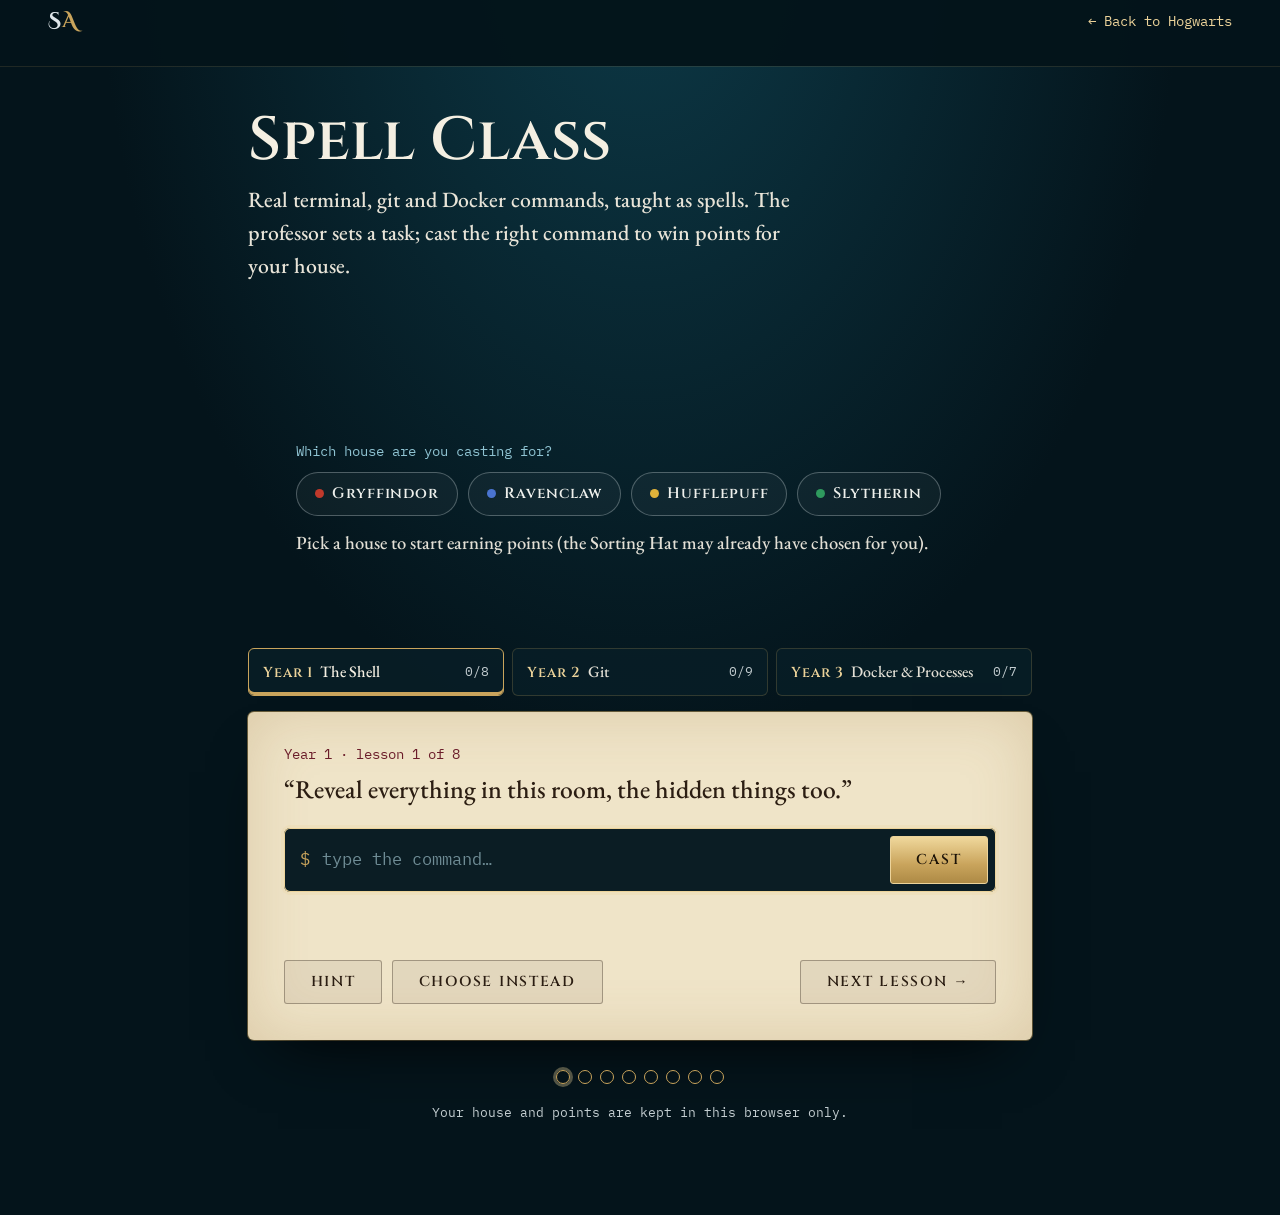
==== spell-class.html @ dc6123d1 "Activity updater: every 6 hours, retries, per-source freshness, loud failures, safe bot pushes; page" ====
<!doctype html>
<html lang="en">
<head>
<meta charset="utf-8">
<meta name="viewport" content="width=device-width, initial-scale=1">
<title>Spell Class · Saksham Agrawal</title>
<meta name="description" content="Learn real terminal, git and Docker commands as spells. Cast them right to win points for your house.">
<meta name="theme-color" content="#04141b">
<link rel="icon" href="data:image/svg+xml,%3Csvg xmlns='http://www.w3.org/2000/svg' viewBox='0 0 64 64'%3E%3Crect width='64' height='64' rx='14' fill='%2304141b'/%3E%3Cpath d='M18 50 46 14' stroke='%236a4426' stroke-width='5' stroke-linecap='round'/%3E%3Ccircle cx='47' cy='13' r='5' fill='%23bfe8ff'/%3E%3C/svg%3E">
<link rel="preconnect" href="https://fonts.googleapis.com">
<link rel="preconnect" href="https://fonts.gstatic.com" crossorigin>
<link rel="preload" as="style" href="https://fonts.googleapis.com/css2?family=Cinzel+Decorative:wght@700&family=Cinzel:wght@400;500;600&family=EB+Garamond:ital,wght@0,400;0,500;0,600;1,400;1,500&family=IM+Fell+English:ital@0;1&family=IBM+Plex+Mono:wght@400&display=swap" onload="this.onload=null;this.rel='stylesheet'">
<noscript><link rel="stylesheet" href="https://fonts.googleapis.com/css2?family=Cinzel+Decorative:wght@700&family=Cinzel:wght@400;500;600&family=EB+Garamond:ital,wght@0,400;0,500;0,600;1,400;1,500&family=IM+Fell+English:ital@0;1&family=IBM+Plex+Mono:wght@400&display=swap"></noscript>
<link rel="stylesheet" href="styles.css?v=20261104h">
</head>
<body class="sc-page">
<header class="topbar scrolled">
  <a class="mono" href="./" aria-label="Saksham Agrawal, back to the portfolio">S<span>A</span></a>
  <a class="sc-back" href="./#spellbook">← Back to Hogwarts</a>
</header>

<main class="sc" id="main">
  <header class="sc-head">
    <h1>Spell Class</h1>
    <p class="lede">Real terminal, git and Docker commands, taught as spells. The professor sets a task; cast the right command to win points for your house.</p>
  </header>

  <section class="sc-house" aria-label="Your house">
    <p class="sc-house-q">Which house are you casting for?</p>
    <div class="sc-houses" role="radiogroup" aria-label="House">
      <button type="button" role="radio" data-house="gryffindor">Gryffindor</button>
      <button type="button" role="radio" data-house="ravenclaw">Ravenclaw</button>
      <button type="button" role="radio" data-house="hufflepuff">Hufflepuff</button>
      <button type="button" role="radio" data-house="slytherin">Slytherin</button>
    </div>
    <p class="sc-points" aria-live="polite"></p>
  </section>

  <div class="sc-years" role="tablist" aria-label="Year"></div>

  <article class="sc-lesson" aria-live="off">
    <p class="sc-count"></p>
    <p class="sc-task"></p>
    <form class="sc-term" autocomplete="off">
      <label class="sr-only" for="sc-input">Your command</label>
      <span class="sc-prompt" aria-hidden="true">$</span>
      <input id="sc-input" type="text" spellcheck="false" autocapitalize="off" placeholder="type the command…">
      <button type="submit" class="btn btn-gold">Cast</button>
    </form>
    <div class="sc-choices" hidden></div>
    <div class="sc-result" role="status" aria-live="polite"></div>
    <div class="sc-tools">
      <button type="button" class="btn btn-ghost" data-act="hint">Hint</button>
      <button type="button" class="btn btn-ghost" data-act="mode">Choose instead</button>
      <button type="button" class="btn btn-ghost" data-act="next">Next lesson →</button>
    </div>
  </article>

  <ol class="sc-progress" aria-label="Lessons this year"></ol>
  <p class="sc-note">Your house and points are kept in this browser only.</p>
</main>

<script src="spell-class.js?v=20261104h" defer></script>
</body>
</html>
---- styles.css ----
/* ===== Tokens ===== */
/* subset to the letters it draws ("Saksham Agrawal", "magical"): 27 KB -> 3.5 KB. Add letters with fontTools if it is used for new words. */
@font-face { font-family: "Harry P"; src: url("assets/HarryP-subset.woff") format("woff"); font-display: swap; }
:root {
  --midnight: #04141b;
  --ink: #082029;
  --teal: #0d3a48;
  --burgundy: #6b1d2a;
  --gold: #c9a45c;
  --gold-hi: #ecd39a;
  --silver: #dfe6ea;
  --parchment: #efe4c8;
  --quill: #2b1d12;
  --quill-soft: #5a4330;
  --text: #e8e4d8;
  --text-soft: #e2dfd5;
  --stone: #c3cdd0;
  --glow: 150, 210, 255;
  --gryffindor: #c0392b;
  --ravenclaw: #4a74d0;
  --hufflepuff: #e0b23a;
  --slytherin: #2f9a5e;

  --display: "Cinzel", Georgia, serif;
  --deco: "Cinzel Decorative", "Cinzel", Georgia, serif;
  --fell: "IM Fell English", Georgia, serif;
  --body: "EB Garamond", Georgia, serif;
  --mono: "IBM Plex Mono", ui-monospace, monospace;
  --gutter: clamp(16px, 4vw, 48px);
  --pad: clamp(84px, 10vw, 140px);
  --mx: -999px; --my: -999px;
  color-scheme: dark;
}

*, *::before, *::after { box-sizing: border-box; }
html { background: var(--midnight); scroll-behavior: smooth; -webkit-text-size-adjust: 100%; }
body { margin: 0; color: var(--text); font: 500 1.16rem/1.65 var(--body); overflow-x: hidden; overflow-x: clip; }
img, svg { display: block; max-width: 100%; }
a { color: var(--gold-hi); }
button { font: inherit; color: inherit; }
h1, h2, h3 { margin: 0; font-weight: 600; line-height: 1.15; }
p { margin: 0 0 1em; }
ul, ol { margin: 0; padding: 0; list-style: none; }

:focus-visible { outline: 2px solid var(--gold-hi); outline-offset: 3px; border-radius: 4px; }
.sr-only { position: absolute; width: 1px; height: 1px; overflow: hidden; clip: rect(0 0 0 0); white-space: nowrap; }
.skip { position: absolute; left: 12px; top: -60px; z-index: 100; background: var(--gold); color: var(--midnight); padding: 10px 14px; border-radius: 6px; }
.skip:focus { top: 12px; }

.eyebrow { font: 600 .8rem/1 var(--display); letter-spacing: .26em; text-transform: uppercase; color: var(--gold); margin: 0 0 .9rem; }
.kicker { font: .88rem/1.5 var(--mono); color: #8fc3d2; margin: 0 0 .7rem; min-height: 1.5em; }
.kicker .out { color: var(--gold-hi); margin-left: .6em; }
.js .kicker[data-cmd] .out { opacity: 0; transition: opacity .35s; }
.js .kicker[data-cmd].done .out { opacity: 1; }
.kicker.center { text-align: center; }
.lede { color: var(--text); max-width: 38rem; margin: .2rem 0 0; font: 500 clamp(1.2rem, 1.7vw, 1.4rem)/1.5 var(--body); text-wrap: pretty; }
.lede.center { margin: 0 auto 2.4rem; text-align: center; }
.tech { font: .88rem/1.6 var(--mono); color: var(--stone); margin: .7rem 0 0; }
.metric { font: 600 .98rem/1.3 var(--display); color: var(--gold-hi); margin: .6rem 0 0; letter-spacing: .04em; }

.btn {
  display: inline-flex; align-items: center; justify-content: center;
  min-height: 48px; padding: .75rem 1.6rem;
  font: 600 .9rem/1 var(--display); letter-spacing: .12em; text-transform: uppercase;
  text-decoration: none; border-radius: 3px; cursor: pointer;
  transition: transform .3s ease, box-shadow .3s ease, background-color .3s ease;
}
.btn-gold { color: #1d1408; border: 1px solid var(--gold-hi); background: linear-gradient(180deg, #f0d89c, #c9a45c 60%, #ad8a45); }
.btn-gold:hover { transform: translateY(-2px); box-shadow: 0 8px 28px rgba(201,164,92,.3); }
.btn-ghost { color: var(--silver); border: 1px solid rgba(223,230,234,.45); background: rgba(4,20,27,.55); }
.btn-ghost:hover { background: rgba(223,230,234,.1); transform: translateY(-2px); }
.btn-ink { color: var(--parchment); background: var(--quill); border: 1px solid var(--quill); }
.btn-ink:hover { background: var(--burgundy); }

/* ===== Wand + torch (desktop pointer) ===== */
.wand { display: none; }
@media (pointer: fine) {
  html.wand-on, html.wand-on * { cursor: none !important; }
  html.wand-on .wand { display: block; }
}
.wand { position: fixed; left: 0; top: 0; z-index: 90; width: 26px; height: 162px; pointer-events: none; transform-origin: 50% 2%; will-change: transform; filter: drop-shadow(2px 4px 4px rgba(0,0,0,.6)); }
.wand svg { width: 100%; height: 100%; overflow: visible; }
.wand .tip { fill: #f4fbff; transition: r .3s; }
.wand .halo { transform-box: fill-box; transform-origin: center; animation: halo 2.6s ease-in-out infinite alternate; transition: r .3s; }
.wand.hot .tip { r: 2.6; }
.wand.hot .halo { r: 11; }
@keyframes halo { from { opacity: .55; transform: scale(.85); } to { opacity: .95; transform: scale(1.08); } }
/* Background world: one faint, continuous illustrated layer that scrolls with the page (parallax by transform). */
.world-clip { position: absolute; left: 0; top: 0; width: 100%; z-index: 0; overflow: hidden; pointer-events: none; }
.world { position: absolute; left: 0; top: 0; width: 100%; pointer-events: none; color: #cfeeff; opacity: .14; will-change: transform; contain: strict; }
.world svg, .lamp-world svg { position: absolute; left: 50%; translate: -50% 0; overflow: visible; }
.world .corridor-line, .lamp-world .corridor-line { left: 0; translate: none; width: 100%; }
/* The wand's lamp: a fixed circle with a *static* mask, moved by transform; inside, a lit copy of the world is
   counter-translated so the faint ink beneath appears revealed. No repaint per frame. */
.lamp { position: fixed; left: 0; top: 0; z-index: 0; width: 460px; height: 460px; pointer-events: none; opacity: 0; transition: opacity .4s ease; will-change: transform;
  -webkit-mask: radial-gradient(circle closest-side, #000 0%, rgba(0,0,0,.55) 55%, transparent 100%); mask: radial-gradient(circle closest-side, #000 0%, rgba(0,0,0,.55) 55%, transparent 100%);
  background: radial-gradient(circle closest-side, rgba(150,210,255,.10), transparent 80%); overflow: hidden; }
html.wand-on .lamp, html.drift-on .lamp { opacity: 1; }
html.nox .lamp, html.nox .hero-lamp { opacity: 0 !important; }
.lamp-world { position: absolute; left: 0; top: 0; width: 100vw; color: #f4dfa8; opacity: .7; will-change: transform; }
main > section:not(.hero) { isolation: isolate; overflow-x: clip; background: var(--tint, transparent); }
#what-i-do { --tint: linear-gradient(180deg, transparent, rgba(13,58,72,.22) 50%, transparent); }
#room-of-requirement { --tint: radial-gradient(ellipse 80% 60% at 50% 30%, rgba(107,29,42,.2), transparent 70%); }
#sorting-hat { --tint: radial-gradient(ellipse 60% 70% at 30% 50%, rgba(201,164,92,.07), transparent 70%); }
#journey { --tint: linear-gradient(180deg, transparent, rgba(13,58,72,.18) 45%, transparent); }
#spellbook { --tint: radial-gradient(ellipse 70% 60% at 50% 45%, rgba(120,60,30,.14), transparent 70%); }
#records { --tint: linear-gradient(180deg, transparent, rgba(30,40,80,.2) 50%, transparent); }
#trophy-room { --tint: radial-gradient(ellipse 70% 60% at 50% 40%, rgba(201,164,92,.07), transparent 70%); }
#owl-post { --tint: radial-gradient(ellipse 60% 70% at 20% 50%, rgba(150,210,255,.06), transparent 70%); }
/* nothing animates in a section that is off screen (rain, cues, card pieces, the owl's blink...) */
main > section:not(.onscreen), main > section:not(.onscreen) *, main > section:not(.onscreen) *::before, main > section:not(.onscreen) *::after { animation-play-state: paused !important; }

/* ===== Top bar ===== */
.topbar {
  position: fixed; inset: 0 0 auto; z-index: 50;
  display: flex; align-items: center; gap: 1.5rem;
  padding: .7rem var(--gutter) 34px;
  background: linear-gradient(180deg, rgba(4,20,27,.92), rgba(4,20,27,0));
  transition: background-color .4s ease, box-shadow .4s ease;
}
.topbar.scrolled { background: rgba(4,20,27,.96); box-shadow: 0 1px 0 rgba(201,164,92,.14); }
.mono { font: 700 1.3rem/1 var(--deco); color: var(--silver); text-decoration: none; letter-spacing: .04em; }
.mono span { color: var(--gold); }
.plainnav { display: flex; gap: 1.6rem; margin-left: auto; }
.plainnav a { font: 400 .84rem/1 var(--display); letter-spacing: .16em; text-transform: uppercase; color: #dbe0dd; text-decoration: none; padding: .7rem 0; position: relative; transition: color .3s; }
.plainnav a::after { content: ""; position: absolute; left: 0; right: 0; bottom: .3rem; height: 1px; background: var(--gold); transform: scaleX(0); transition: transform .35s ease; }
.plainnav a:hover::after, .plainnav a[aria-current]::after { transform: scaleX(1); }
.plainnav a[aria-current], .plainnav a:hover { color: var(--gold-hi); }
.menu-btn { display: none; margin-left: auto; min-height: 44px; padding: .4rem 1rem; border: 1px solid rgba(223,230,234,.4); border-radius: 999px; background: rgba(4,20,27,.6); font: 600 .8rem/1 var(--display); letter-spacing: .16em; text-transform: uppercase; cursor: pointer; }
@media (max-width: 860px) {
  .menu-btn { display: inline-flex; align-items: center; }
  .mono { margin-right: auto; }
  .plainnav {
    position: absolute; top: calc(100% - 26px); left: var(--gutter); right: var(--gutter); margin: 0;
    flex-direction: column; gap: 0; padding: 8px 18px; border-radius: 6px;
    background: rgba(6,28,36,.97); border: 1px solid rgba(201,164,92,.3);
    opacity: 0; visibility: hidden; transform: translateY(-6px); transition: opacity .3s, transform .3s, visibility .3s;
  }
  .plainnav.open { opacity: 1; visibility: visible; transform: none; }
  .plainnav a { padding: 14px 0; border-bottom: 1px solid rgba(201,164,92,.15); }
  .plainnav a:last-child { border-bottom: 0; }
}

#sparkles { position: fixed; inset: 0; width: 100%; height: 100%; pointer-events: none; z-index: 85; }

/* ===== Owl ===== */
.owl { width: 100%; height: 100%; overflow: visible; }
.owl .body { fill: #f6f3ec; }
.owl .wing-folded path { fill: #e7e2d6; }
.owl .wing-open { display: none; }
.owl .wing-open path:first-child { fill: #efebe2; }
.owl .spk { fill: none; stroke: #3d3833; stroke-width: 1.7; stroke-linecap: round; opacity: .6; }
.owl .disc { fill: none; stroke: #d8d2c5; stroke-width: 1.2; }
.owl .feet { stroke: #bdb5a5; stroke-width: 2.2; stroke-linecap: round; }
.owl .lid { fill: #f6f3ec; transform-box: fill-box; transform-origin: 50% 0; transform: scaleY(0); animation: blink 7s infinite; }
@keyframes blink { 0%, 94%, 100% { transform: scaleY(0); } 96% { transform: scaleY(1); } }
.flyer { position: fixed; left: 0; top: 0; z-index: 86; width: 60px; height: 60px; pointer-events: none; will-change: transform; display: none; }
.flyer.on { display: block; }
.flyer .wing-folded, .flyer .feet { display: none; }
.owl .carry { display: none; }
.flyer { overflow: visible; } .flyer .owl { overflow: visible; }
.flyer.errand .carry { display: inline; transform-box: view-box; transform-origin: 60px 114px; animation: carry-swing .7s ease-in-out infinite alternate; }
@keyframes carry-swing { from { transform: rotate(-9deg); } to { transform: rotate(9deg); } }
.flyer .wing-open { display: block; transform-box: fill-box; animation: flap .32s ease-in-out infinite alternate; }
.flyer .wl { transform-origin: 100% 40%; }
.flyer .wr { transform-origin: 0% 40%; }
@keyframes flap { from { transform: scaleY(1); } to { transform: scaleY(-.3); } }
.owl-slot.away { visibility: hidden; }
.perch-glow { position: absolute; pointer-events: none; opacity: 0; border-radius: 50%; background: radial-gradient(circle, rgba(255,248,222,.95), rgba(236,211,154,.5) 30%, rgba(191,230,255,.15) 55%, transparent 70%); }
.perch-spot > .perch-glow { left: -.25em; bottom: calc(.66em - 21px); width: 84px; height: 84px; translate: -50% 0; }
.window-spot > .perch-glow { inset: -25%; }

/* ===== Great Hall (hero) ===== */
.hero { position: relative; min-height: 100vh; min-height: 100svh; display: grid; place-items: start center; overflow: hidden; isolation: isolate; }
.scene { position: absolute; inset: 0; z-index: -1; background: radial-gradient(ellipse 75% 65% at 30% 22%, #0f4556 0%, #082c39 42%, var(--midnight) 88%); }
.moon {
  position: absolute; left: 28%; top: 8%; width: min(34vw, 460px); aspect-ratio: 1; translate: -50% 0; border-radius: 50%;
  background:
    radial-gradient(circle at 62% 58%, rgba(60,45,35,.18) 0 9%, transparent 10%),
    radial-gradient(circle at 38% 66%, rgba(60,45,35,.14) 0 6%, transparent 7%),
    radial-gradient(circle at 30% 36%, rgba(60,45,35,.12) 0 8%, transparent 9%),
    radial-gradient(circle at 45% 40%, #b8a189 0%, #8e7865 55%, #6b5a4d 100%);
  opacity: .5; filter: blur(.6px);
  box-shadow: 0 0 90px 30px rgba(190,160,130,.12);
}
.stars { position: absolute; inset: 0 0 40%; opacity: .55; will-change: opacity; background-image: radial-gradient(1px 1px at 30px 40px, #fff, transparent), radial-gradient(1px 1px at 160px 110px, #dff, transparent), radial-gradient(1.4px 1.4px at 260px 30px, #fff, transparent), radial-gradient(1px 1px at 380px 150px, #fff, transparent); background-size: 420px 220px; animation: twinkle 6s ease-in-out infinite alternate; }
@keyframes twinkle { from { opacity: .3; } to { opacity: .6; } }

.castle { position: absolute; left: 0; bottom: 0; width: 100%; height: 76%; }
.castle .keep { fill: #03151d; }
.castle .shade { fill: #010a0f; opacity: .7; }
.castle .arches { fill: #072835; }
.castle .detail { fill: none; stroke: #0e2f3b; stroke-width: 1.2; vector-effect: non-scaling-stroke; }
.castle .win { fill: #e9a24a; opacity: .72; }
.hero-lamp { position: absolute; left: 0; top: 0; width: 520px; height: 520px; pointer-events: none; overflow: hidden; opacity: 0; transition: opacity .4s ease; will-change: transform;
  -webkit-mask: radial-gradient(circle closest-side, #000 0%, rgba(0,0,0,.5) 50%, transparent 100%); mask: radial-gradient(circle closest-side, #000 0%, rgba(0,0,0,.5) 50%, transparent 100%); }
html.wand-on .hero-lamp, html.drift-on .hero-lamp { opacity: 1; }
.hero-lamp-in { position: absolute; left: 0; top: 0; will-change: transform; }
.castle-lit { pointer-events: none; }
.castle-lit .keep { fill: url(#stone); stroke: rgba(190,230,250,.55); stroke-width: 1.2; vector-effect: non-scaling-stroke; }
.castle-lit .shade { fill: #04141b; opacity: .55; }
.castle-lit .arches { fill: #0d3c4c; }
.castle-lit .detail { stroke: rgba(170,220,240,.55); }
.castle-lit .win { fill: #ffd27f; opacity: 1; animation: none; }
.rain {
  position: absolute; left: -40px; right: 0; top: -240px; bottom: 0; opacity: .45; pointer-events: none; will-change: transform;
  background: url("data:image/svg+xml,%3Csvg xmlns='http://www.w3.org/2000/svg' width='240' height='240' stroke='%23cfe8f5' stroke-opacity='.35' stroke-width='1'%3E%3Cpath d='M20 10l-3 16M70 60l-3 16M130 20l-3 16M190 90l-3 16M40 140l-3 16M100 120l-3 16M160 180l-3 16M220 30l-3 16M10 200l-3 16M120 210l-3 16M200 150l-3 16M80 180l-3 16'/%3E%3C/svg%3E") 0 0 / 240px 240px;
  animation: rain .7s linear infinite;
}
@keyframes rain { to { transform: translate3d(40px, 240px, 0); } }
.mist { position: absolute; left: 0; right: 0; bottom: 0; height: 30%; background: linear-gradient(180deg, transparent, rgba(4,20,27,.6) 55%, var(--midnight)); }

.hero-copy { position: relative; text-align: center; padding: clamp(110px, 20vh, 200px) var(--gutter) 0; max-width: 76rem; }
.hero-copy::before { content: ""; position: absolute; inset: 10% -6% -10%; z-index: -1; background: radial-gradient(ellipse 50% 50% at 50% 50%, rgba(2,12,17,.72), transparent 75%); pointer-events: none; }
.inscription {
  font: 400 clamp(3.6rem, 11vw, 9rem)/.95 "Harry P", var(--display); letter-spacing: .03em; color: #e9eff2;
}
/* silver, like the film titles */
.hp-name {
  display: inline-block; padding: 0 .06em; color: transparent;
  background: linear-gradient(180deg, #ffffff 0%, #e6edf0 30%, #9fb0b8 48%, #5d6f78 52%, #c9d4d9 66%, #f4f7f8 82%, #a9b8bf 100%);
  -webkit-background-clip: text; background-clip: text;
  filter: drop-shadow(0 1px 0 rgba(255,255,255,.35)) drop-shadow(0 3px 0 rgba(10,20,26,.9)) drop-shadow(0 8px 18px rgba(0,0,0,.8)) drop-shadow(0 0 30px rgba(var(--glow), .2));
}
.role { font: 400 clamp(.95rem, 1.5vw, 1.1rem)/1.4 var(--mono); letter-spacing: .08em; color: var(--gold-hi); margin: 1.1rem 0 0; text-shadow: 0 1px 8px #000; }
.follow { position: absolute; bottom: 26px; left: 50%; translate: -50% 0; display: flex; flex-direction: column; align-items: center; gap: 8px; text-decoration: none; font: italic 1rem/1 var(--fell); color: var(--gold-hi); }
.ff { display: flex; gap: 6px; height: 30px; }
.ff svg { width: 9px; height: 18px; fill: var(--gold); transform: rotate(180deg); animation: step-cue 2.4s ease-in-out infinite; }
.ff svg:last-child { margin-top: 12px; animation-delay: 1.2s; }
@keyframes step-cue { 0%, 100% { opacity: .2; } 40% { opacity: .9; } }

/* ===== Section frame + guiding footsteps ===== */
main > section:not(.hero) { padding: var(--pad) var(--gutter) calc(var(--pad) * .5); position: relative; }
.sec-head { position: relative; max-width: 1180px; margin: 0 auto clamp(32px, 5vw, 56px); }
.sec-head::before { content: ""; position: absolute; inset: -30px -60px -30px -60px; z-index: -1; pointer-events: none; background: radial-gradient(ellipse 45% 60% at 30% 50%, rgba(2,12,17,.6), transparent 75%); }
.sec-head h2, .post h2, .hat-text h2 { font: 600 clamp(2rem, 5vw, 3.4rem)/1.08 var(--display); color: #f4efe2; margin-bottom: .8rem; }
/* Marauder's-Map walker along the top */
.walker { position: fixed; left: var(--gutter); right: var(--gutter); top: 58px; height: 26px; z-index: 51; pointer-events: none; }
.corridor { position: absolute; left: 0; right: 0; top: 12px; border-top: 1px dashed rgba(217,196,143,.22); }
.corridor i { position: absolute; top: -3px; width: 5px; height: 5px; margin-left: -2.5px; border-radius: 50%; background: rgba(217,196,143,.45); }
.prints svg { position: absolute; left: 0; top: 0; width: 8px; height: 16px; max-width: none; fill: #d9c48f; margin: -8px 0 0 -4px; opacity: 0; will-change: transform, opacity; }
.tag {
  position: absolute; top: 12px; left: 0; translate: 0 -50%; white-space: nowrap; will-change: transform;
  padding: 3px 12px; font: italic .82rem/1.2 var(--fell); color: #3e2714;
  background: #e6d5a8; border: 1px solid rgba(74,46,23,.45);
  clip-path: polygon(0 0, 100% 0, calc(100% - 6px) 50%, 100% 100%, 0 100%, 6px 50%);
  opacity: .6; transition: opacity .5s ease;
}
.tag b { font-weight: 400; }
.tag .room { color: #6b4a2a; font-size: .74rem; }
.tag .room::before { content: "· "; }
.walker.moving .tag { opacity: 1; }

/* The owl perches on the heading you're reading */
.perch-spot { display: inline-block; position: relative; width: 0; height: 0; vertical-align: baseline; }
.perch-spot > .owl-slot { position: absolute; left: -.25em; bottom: .66em; width: 42px; height: 42px; translate: -50% 0; }
.window-spot { display: block; position: absolute; left: 50%; bottom: calc(20% + 6px); width: 50%; aspect-ratio: 1; translate: -50% 0; }
.window-spot > .owl-slot { position: absolute; inset: 0; width: 100%; height: 100%; translate: none; left: 0; bottom: 0; }

/* Two-way reveals: rise from below when scrolling down, drop from above when scrolling up; re-arm once fully off-screen */
.js .rv { opacity: 0; transform: translateY(14px); transition: opacity .6s ease, transform .6s ease; }
html.js[data-dir="up"] .rv:not(.in) { transform: translateY(-14px); }
.js .rv.in { opacity: 1; transform: none; }

/* ===== What I do ===== */
.band .band-title { text-align: center; font: 600 clamp(2rem, 5vw, 3.4rem)/1.08 var(--display); color: #f4efe2; margin: 0 0 .8rem; }
.plaques { max-width: 1180px; margin: 0 auto; display: grid; grid-template-columns: repeat(4, 1fr); gap: 18px; }
.plaques li { padding: 28px 24px; border-radius: 4px; background: rgba(8,34,44,.82); border: 1px solid rgba(201,164,92,.22); transition: border-color .4s, transform .4s; }
.plaques li:hover { border-color: rgba(236,211,154,.6); transform: translateY(-3px); }
.rune { display: block; font-size: 1.9rem; color: var(--gold); margin-bottom: 12px; }
.plaques h3 { font: 600 1.18rem/1.2 var(--display); color: #f4efe2; margin-bottom: 8px; }
.plaques p { font-size: 1.08rem; color: var(--text-soft); margin: 0; }
@media (max-width: 960px) { .plaques { grid-template-columns: 1fr 1fr; } }
@media (max-width: 540px) { .plaques { grid-template-columns: 1fr; } }

/* ===== Room of Requirement ===== */
.artefacts { max-width: 1180px; margin: 0 auto; display: grid; grid-template-columns: repeat(auto-fit, minmax(min(100%, 320px), 1fr)); gap: 24px; }
.artefact { height: 100%; position: relative; padding: 28px 26px 26px; border-radius: 6px; background: rgba(8,34,44,.85); border: 1px solid rgba(201,164,92,.24); transition: transform .45s ease, border-color .45s ease, box-shadow .45s ease; }
.artefact:hover, .artefact:focus-within { transform: translateY(-6px); border-color: rgba(236,211,154,.6); box-shadow: 0 24px 50px -24px rgba(0,0,0,.9); }
/* One custom artefact per project */
.piece { display: block; height: 64px; margin: 30px 0 18px; color: var(--gold); }
.pipeline { width: 100%; max-width: 280px; }
.pipeline .nodes rect, .pipeline .rail { fill: none; stroke: rgba(201,164,92,.55); stroke-width: 1.2; }
.pipeline .rail { stroke-dasharray: 3 3; }
.pipeline .lbl text { fill: #e6d9b8; stroke: none; font: italic 11px var(--fell); text-anchor: middle; }
.pipeline .pulse { fill: rgba(236,211,154,.12); stroke: var(--gold-hi); stroke-width: 1.4; animation: hop 4.8s ease-in-out infinite; }
@keyframes hop { 0%, 18% { transform: translateX(0); } 25%, 43% { transform: translateX(68px); } 50%, 68% { transform: translateX(136px); } 75%, 93% { transform: translateX(204px); } 100% { transform: translateX(0); } }
.wave { display: flex; align-items: center; gap: 3px; position: relative; max-width: 240px; }
.wave i { flex: 1; height: var(--h); max-height: 100%; border-radius: 2px; background: linear-gradient(var(--gold-hi), rgba(201,164,92,.35)); transform-origin: center; animation: vu 1.2s ease-in-out infinite alternate; animation-delay: var(--d); }
@keyframes vu { from { transform: scaleY(.25); } to { transform: scaleY(1); } }
.wave span { position: absolute; right: 0; bottom: -16px; font: .62rem/1 var(--mono); color: var(--stone); letter-spacing: .06em; }
.orb { display: flex; align-items: center; gap: 16px; }
.orb svg { width: 64px; height: 64px; flex: none; }
.orb .ball { fill: rgba(150,210,255,.08); stroke: rgba(201,164,92,.6); }
.orb .stand { fill: none; stroke: var(--gold); stroke-width: 1.4; }
.orb .seq circle { fill: #dff4ff; opacity: 0; animation: seq 4s ease-in-out infinite; }
.orb .seq circle:nth-child(2) { animation-delay: .4s; } .orb .seq circle:nth-child(3) { animation-delay: .8s; }
.orb .seq .next { fill: var(--gold-hi); animation-delay: 1.4s; }
@keyframes seq { 0%, 5% { opacity: 0; } 15%, 80% { opacity: .9; } 100% { opacity: 0; } }
.orb .bars { flex: 1; display: grid; gap: 8px; max-width: 180px; }
.orb .bars span { position: relative; display: block; padding-bottom: 6px; font: .68rem/1 var(--mono); color: var(--text-soft); }
.orb .bars span b { font-weight: 400; color: var(--gold); }
.orb .bars span::before, .orb .bars span::after { content: ""; position: absolute; left: 0; bottom: 0; height: 3px; border-radius: 2px; }
.orb .bars span::before { right: 0; background: rgba(201,164,92,.18); }
.orb .bars span::after { width: 0; background: var(--gold-hi); transition: width 1.4s ease .3s; }
.rv.in .orb .bars span::after, html:not(.js) .orb .bars span::after { width: var(--v); }
.rocket-pad { position: relative; z-index: 1; width: 64px; padding: 0; border: 0; background: none; cursor: pointer; border-radius: 8px; }
.rocket { width: 32px; height: 64px; margin: 0 auto; overflow: visible; filter: drop-shadow(0 0 8px rgba(201,164,92,.35)); transition: transform .4s ease; }
.rocket-pad:hover .rocket { transform: translateY(-3px); }
.rocket .flame { fill: #ffd27f; opacity: 0; transform-box: fill-box; transform-origin: 50% 0; }
.rocket.launch { animation: launch 1.2s cubic-bezier(.5,0,.8,.4) forwards; }
.rocket.launch .flame { opacity: 1; animation: burn .12s linear infinite alternate; }
.rocket.return { animation: touchdown .9s ease-out; }
@keyframes launch { 0% { transform: translateY(0); } 15% { transform: translateY(4px); } 100% { transform: translateY(-460px) scale(.7); opacity: 0; } }
@keyframes burn { from { transform: scaleY(.8); } to { transform: scaleY(1.25); } }
@keyframes touchdown { from { transform: translateY(24px); opacity: 0; } to { transform: none; opacity: 1; } }
.drawer { position: relative; width: 150px; }
.drawer .front { position: absolute; left: 0; right: 0; bottom: 0; height: 34px; border-radius: 3px; background: linear-gradient(#5a3a22, #3b2414); border: 1px solid rgba(201,164,92,.45); }
.drawer .pull { position: absolute; left: 50%; top: 12px; width: 34px; height: 8px; margin-left: -17px; border: 1px solid var(--gold); border-radius: 0 0 8px 8px; border-top: 0; }
.drawer .cat-card { position: absolute; left: 14px; right: 14px; bottom: 14px; height: 40px; border-radius: 2px; background: var(--parchment); transition: transform .5s ease; display: grid; place-items: center; }
.drawer .cat-card b, .drawer .cat-card i { grid-area: 1 / 1; font: 600 .66rem/1 var(--display); letter-spacing: .18em; text-transform: uppercase; color: var(--burgundy); border: 1.5px solid var(--burgundy); padding: 3px 6px; transform: rotate(-6deg); animation: stamp 5s infinite; }
.drawer .cat-card i { font-style: normal; color: #2f6b45; border-color: #2f6b45; animation-delay: 2.5s; }
@keyframes stamp { 0%, 45% { opacity: 1; } 50%, 95% { opacity: 0; } 100% { opacity: 1; } }
.artefact:hover .drawer .cat-card, .artefact:focus-within .drawer .cat-card { transform: translateY(-16px); }

/* System diagram in each dossier */
.flow-h { margin-top: 28px !important; }
.flow { display: flex; align-items: center; gap: 10px; flex-wrap: wrap; }
.flow .col { display: flex; flex-direction: column; gap: 6px; }
.flow .col span { padding: 8px 12px; border: 1px solid rgba(43,29,18,.55); border-radius: 3px; background: rgba(255,255,255,.35); font: italic 1rem/1.25 var(--fell); text-align: center; }
.flow small { font: .8rem/1.3 var(--mono); color: var(--quill-soft); font-style: normal; }
.flow .arr { font-style: normal; color: var(--burgundy); font-size: 1.2rem; }
.flow-note { margin-top: 10px; font: .8rem/1.5 var(--mono); color: var(--quill-soft); }
@media (max-width: 680px) { .flow { flex-direction: column; align-items: stretch; } .flow .arr { text-align: center; transform: rotate(90deg); } }
.badge { position: absolute; top: 24px; right: 22px; font: 600 .7rem/1 var(--display); letter-spacing: .14em; text-transform: uppercase; color: var(--gold-hi); border: 1px solid rgba(201,164,92,.5); padding: 6px 9px; border-radius: 2px; }
.badge.live { color: #a8e6b8; border-color: rgba(120,210,150,.5); }
.badge.live::before { content: ""; display: inline-block; width: 6px; height: 6px; margin-right: 6px; border-radius: 50%; background: #6fdc8c; vertical-align: 1px; }
.artefact h3 { font: 600 1.45rem/1.2 var(--display); color: #f6f1e4; margin-bottom: 10px; padding-right: 6.5rem; }
.artefact p { font-size: 1.07rem; color: var(--text-soft); margin: 0; }
.card-actions { display: flex; align-items: center; gap: 22px; flex-wrap: wrap; margin-top: 18px; }
.open-cue { background: none; border: 0; padding: 8px 0; min-height: 44px; cursor: pointer; font: italic 1.08rem/1 var(--fell); color: var(--gold-hi); text-decoration: underline; text-decoration-color: rgba(201,164,92,.5); text-underline-offset: 5px; }
.open-cue::before { content: ""; position: absolute; inset: 0; border-radius: 6px; }
.artefact .primary { position: relative; z-index: 1; padding: 8px 0; font: 600 .8rem/1 var(--display); letter-spacing: .14em; text-transform: uppercase; color: var(--gold-hi); text-decoration: none; border-bottom: 1px solid var(--gold); }
.artefact .primary:hover { color: #fff; }

/* Dossiers */
dialog { padding: 0; border: 0; }
dialog::backdrop { background: rgba(2,10,14,.78); }
.prophet {
  width: min(960px, calc(100vw - 24px)); max-height: calc(100dvh - 32px); overflow: auto;
  color: #241a10; border-radius: 2px;
  background: radial-gradient(ellipse at 20% 10%, rgba(255,250,235,.55), transparent 55%), radial-gradient(ellipse at 85% 90%, rgba(150,110,50,.18), transparent 60%), linear-gradient(#ece2c6, #e3d6b4);
  box-shadow: 0 30px 80px rgba(0,0,0,.7); padding: clamp(22px, 4vw, 44px);
}
.prophet[open] { animation: rise .35s ease-out; }
@keyframes rise { from { opacity: 0; } to { opacity: 1; } } /* opacity only: a transform would trap the fixed wand inside the dialog */
.prophet .x { position: absolute; top: 10px; right: 10px; width: 44px; height: 44px; border: 0; background: none; font-size: 1.2rem; color: var(--quill); cursor: pointer; border-radius: 50%; }
.prophet .x:hover { background: rgba(43,29,18,.1); }
.np-head { text-align: center; margin-bottom: 18px; }
.np-ears { display: flex; justify-content: space-between; margin: 0 0 6px; font: italic .9rem/1 "Old Standard TT", var(--body); color: #4a3826; }
.masthead { font: 400 clamp(2.4rem, 7vw, 4.4rem)/1 "UnifrakturMaguntia", var(--deco); margin: 0; padding: 8px 0 10px; border-top: 3px solid #241a10; }
.np-date { display: flex; justify-content: space-between; gap: 10px; flex-wrap: wrap; margin: 0; padding: 6px 2px; border-top: 1px solid #241a10; border-bottom: 3px double #241a10;
  font: 400 .82rem/1.2 "Old Standard TT", var(--body); letter-spacing: .08em; text-transform: uppercase; }
.prophet .np-hl { font: 700 clamp(1.9rem, 4.6vw, 3.1rem)/1.02 "Old Standard TT", Georgia, serif; text-align: center; letter-spacing: -.01em; margin: 6px 0 10px; text-wrap: balance; }
.deck { font: italic 400 1.22rem/1.45 "Old Standard TT", var(--body); text-align: center; max-width: 42rem; margin: 0 auto 10px; color: #3a2a1a; text-wrap: balance; }
.byline { text-align: center; margin: 0 0 18px; padding-bottom: 12px; border-bottom: 1px solid rgba(36,26,16,.45); font: .8rem/1 "Old Standard TT", var(--body); letter-spacing: .14em; text-transform: uppercase; color: #4a3826; }
.np-body { columns: 3 15rem; column-gap: 28px; column-rule: 1px solid rgba(36,26,16,.3); font: 400 1.04rem/1.5 var(--body); text-align: justify; hyphens: auto; }
.np-body p { margin: 0 0 .8em; }
.np-body .lead { font-size: 1.1rem; }
.np-body .lead::first-letter { float: left; font: 700 3.6em/.82 "Old Standard TT", Georgia, serif; padding: 4px 8px 0 0; color: #241a10; }
.np-box { break-inside: avoid; margin: 0 0 1em; padding: 14px 16px; border: 1px solid #241a10; box-shadow: inset 0 0 0 3px #e7dcbd, inset 0 0 0 4px rgba(36,26,16,.5); text-align: left; }
.np-box ul li { font-size: .98rem; }
.np-fig { margin: 18px 0 0; padding: 16px; border: 1px solid rgba(36,26,16,.45); background: rgba(255,255,255,.18); }
.np-fig figcaption { margin-top: 12px; font: italic .92rem/1.4 "Old Standard TT", var(--body); color: #4a3826; text-align: center; }
.prophet h3 { font: 700 .82rem/1 "Old Standard TT", var(--body); letter-spacing: .16em; text-transform: uppercase; margin: 0 0 10px; color: var(--burgundy); }
.prophet h3:not(:first-child) { margin-top: 22px; }
.prophet ul li { padding-left: 1.1em; position: relative; margin-bottom: .45em; }
.prophet ul li::before { content: "✦"; position: absolute; left: 0; color: var(--burgundy); font-size: .7em; top: .4em; }
.prophet .tech { color: var(--quill-soft); }
.prophet .metric { color: var(--burgundy); }
.prophet .links { margin: 16px 0 0; }

/* ===== Sorting Hat ===== */
.hat-sec { display: flex; align-items: center; justify-content: center; gap: clamp(24px, 6vw, 80px); flex-wrap: wrap; }
.hat-stage { display: grid; justify-items: center; gap: 10px; }
.hat { transition: transform .35s ease; }
.banner { width: 180px; height: 0; overflow: hidden; transition: height .6s cubic-bezier(.3,.8,.3,1); }
.banner span { display: block; height: 70px; padding-top: 18px; text-align: center; font: 700 1.1rem/1 var(--deco); letter-spacing: .06em; color: #fff4d8;
  background: linear-gradient(90deg, rgba(0,0,0,.2), transparent 20% 80%, rgba(0,0,0,.2)), var(--house, var(--gold));
  clip-path: polygon(0 0, 100% 0, 100% 100%, 50% 78%, 0 100%); box-shadow: inset 0 0 0 3px rgba(255,240,200,.25); }
.hat-sec[data-house] .banner { height: 70px; }
.hat-q { margin: 6px 0 14px; }
.q-count { font: .78rem/1 var(--mono); color: #7fb7c8; margin-bottom: 8px; }
.q { font: 600 1.25rem/1.35 var(--display); color: #f4efe2; margin-bottom: 12px; }
.answers { display: grid; grid-template-columns: 1fr 1fr; gap: 10px; }
.answers button { min-height: 52px; padding: 10px 14px; text-align: left; border-radius: 4px; border: 1px solid rgba(201,164,92,.35); background: rgba(8,34,44,.85); color: var(--text); font: italic 1.05rem/1.3 var(--fell); cursor: pointer; transition: border-color .3s, transform .3s, background-color .3s; }
.answers button:hover, .answers button:focus-visible { border-color: var(--gold-hi); transform: translateY(-2px); background: rgba(201,164,92,.12); }
.hat-actions { display: flex; gap: 12px; flex-wrap: wrap; }
@media (max-width: 560px) { .answers { grid-template-columns: 1fr; } }
.hat { width: clamp(180px, 26vw, 260px); background: none; border: 0; padding: 0; cursor: pointer; border-radius: 50%; }
.hat .frames { position: relative; aspect-ratio: 400 / 381; filter: drop-shadow(0 18px 24px rgba(0,0,0,.6)); transition: filter .6s, transform .4s; transform-origin: 50% 90%; }
.hat .f { position: absolute; inset: 0; width: 100%; height: 100%; opacity: 0; pointer-events: none; transition: opacity .35s ease; }
.hat .f-idle { opacity: 1; }
.hat-sec[data-house] .hat .f-idle { opacity: 0; }
.hat-sec[data-house] .hat .f-happy { opacity: 1; }
/* talking: main.js steps data-f through talk / excited / happy while the hat speaks; each frame crossfades into the next */
.hat-sec .hat:not(.thinking)[data-f] .f { opacity: 0; transition-duration: .2s; }
.hat-sec .hat:not(.thinking)[data-f="talk"] .f-talk,
.hat-sec .hat:not(.thinking)[data-f="excited"] .f-excited,
.hat-sec .hat:not(.thinking)[data-f="happy"] .f-happy { opacity: 1; }
.hat.speaking:not(.thinking) .frames { animation: chatter .46s ease-in-out infinite alternate; }
@keyframes chatter { from { transform: translateY(0) rotate(-.8deg) scale(1); } to { transform: translateY(-3px) rotate(.8deg) scale(1.012); } }
/* thinking (approved): squint frame plus the rock-and-bob */
.hat-sec .hat.thinking .f { opacity: 0; }
.hat-sec .hat.thinking .f-think { opacity: 1; }
.hat:hover .frames { transform: rotate(-3deg); }
.hat.thinking .frames { animation: ponder .5s ease-in-out infinite alternate; }
@keyframes ponder { from { transform: rotate(-6deg) translateY(0); } to { transform: rotate(6deg) translateY(-6px); } }
.hat-sec[data-house] .hat .frames { filter: drop-shadow(0 18px 24px rgba(0,0,0,.6)) drop-shadow(0 0 30px var(--house)); }
.hat-sec[data-house="gryffindor"] { --house: var(--gryffindor); }
.hat-sec[data-house="ravenclaw"] { --house: var(--ravenclaw); }
.hat-sec[data-house="hufflepuff"] { --house: var(--hufflepuff); }
.hat-sec[data-house="slytherin"] { --house: var(--slytherin); }
.hat-sec[data-house="all"] { --house: var(--gold); }
.hat-text { max-width: 38rem; }
.say { font: italic 1.35rem/1.5 var(--fell); color: #efe9da; min-height: 4.6em; }
.say .verdict { display: block; margin-top: .4em; font: 700 1.6rem/1.1 var(--deco); font-style: normal; color: var(--house, var(--gold-hi)); text-shadow: 0 0 18px var(--house, transparent); filter: brightness(1.35); }
.hint-inline { display: block; font-size: 1rem; color: var(--stone); margin-top: .4em; }

/* ===== Wizarding Journey ===== */
.diary { max-width: 900px; margin: 0 auto; position: relative; padding-left: 34px; }
.diary::before { content: ""; position: absolute; left: 13px; top: 8px; bottom: 8px; width: 0; border-left: 1px dashed rgba(217,196,143,.45); }
.entry {
  position: relative; margin-bottom: 26px; padding: 26px clamp(20px, 3vw, 34px);
  color: var(--quill); border-radius: 2px; background: var(--parchment);
  box-shadow: 0 18px 40px -18px rgba(0,0,0,.8), inset 0 0 50px rgba(150,110,50,.18);
}
.entry::before { content: ""; position: absolute; left: -31px; top: 26px; width: 16px; height: 20px; background: url("data:image/svg+xml,%3Csvg xmlns='http://www.w3.org/2000/svg' viewBox='0 0 32 40' fill='%23d9c48f'%3E%3Cellipse cx='9' cy='9' rx='5' ry='8'/%3E%3Cellipse cx='9' cy='24' rx='3.6' ry='4.4'/%3E%3Cellipse cx='23' cy='17' rx='5' ry='8'/%3E%3Cellipse cx='23' cy='32' rx='3.6' ry='4.4'/%3E%3C/svg%3E") center / contain no-repeat; }
.entry.award { background-color: #f4e8c6; outline: 1px solid rgba(107,29,42,.35); outline-offset: -8px; }
.entry time { font: 600 .76rem/1 var(--display); letter-spacing: .18em; text-transform: uppercase; color: var(--burgundy); }
.entry h3 { font: 600 1.42rem/1.25 var(--display); margin: 10px 0 12px; }
.entry h3 span { font: italic 400 1.2rem/1.25 var(--fell); color: var(--quill-soft); }
.entry ul li { position: relative; padding-left: 1.2em; margin-bottom: .45em; font-size: 1.1rem; }
.entry ul li::before { content: "~"; position: absolute; left: 0; color: var(--burgundy); }
.entry .tech { color: var(--quill-soft); }
.quill-link { display: inline-block; margin-top: 10px; font: italic 1.08rem/1 var(--fell); color: var(--burgundy); }

/* ===== Spellbook: four spell cards ===== */
.spells { max-width: 1180px; margin: 0 auto; display: grid; grid-template-columns: repeat(2, minmax(0, 1fr)); gap: 22px; }
.spell { position: relative; padding: 0 26px 24px; border-radius: 6px; overflow: hidden; background: rgba(8,30,39,.9); border: 1px solid rgba(201,164,92,.28); box-shadow: 0 24px 50px -30px rgba(0,0,0,.9); }
.spine { display: flex; align-items: center; gap: 14px; margin: 0 -26px 18px; padding: 14px 26px; background: linear-gradient(90deg, #4a1620, #6b1d2a 60%, #4a1620); border-bottom: 1px solid rgba(201,164,92,.55); box-shadow: inset 0 -3px 0 rgba(0,0,0,.25); }
.spine .num { display: grid; place-items: center; min-width: 36px; height: 36px; padding: 0 6px; border: 1px solid var(--gold); border-radius: 50%; font: 600 .9rem/1 var(--display); color: var(--gold-hi); }
.spine h3 { font: 600 1.35rem/1.2 var(--display); color: #f6eedb; letter-spacing: .04em; }
.spell-blurb { color: var(--text-soft); font-size: 1.08rem; margin: 0 0 16px; }
.chips { display: flex; flex-wrap: wrap; gap: 8px; }
.chips li { padding: 6px 14px; border-radius: 999px; font: 500 1.05rem/1.3 var(--body); color: #eef0ec; background: rgba(255,255,255,.05); border: 1px solid rgba(195,205,208,.3); }
.chips li.used { color: #fff4d6; border-color: var(--gold); background: rgba(201,164,92,.14); }
.chips li.used::before { content: ""; display: inline-block; width: 7px; height: 7px; margin: 0 8px 2px 0; border-radius: 50%; background: var(--gold-hi); box-shadow: 0 0 8px rgba(236,211,154,.8); }
.gold-dot { display: inline-block; flex: none; width: 9px; height: 9px; border-radius: 50%; background: var(--gold-hi); box-shadow: 0 0 8px rgba(236,211,154,.8); }
.used-in { margin: 18px 0 0; padding-top: 14px; border-top: 1px dashed rgba(201,164,92,.3); font-size: 1.02rem; color: var(--text-soft); }
.used-in span { font: .82rem/1 var(--mono); color: var(--gold); text-transform: lowercase; margin-right: 6px; }
.used-in a { color: var(--gold-hi); text-underline-offset: 3px; }
.spell.rv:nth-child(2) { transition-delay: .08s; } .spell.rv:nth-child(3) { transition-delay: .16s; } .spell.rv:nth-child(4) { transition-delay: .24s; }
@media (max-width: 760px) { .spells { grid-template-columns: 1fr; } .spell { padding: 0 18px 20px; } .spine { margin: 0 -18px 16px; padding: 12px 18px; } }

/* ===== Hogwarts Records ===== */
.records-grid { max-width: 1180px; margin: 0 auto; display: grid; grid-template-columns: 280px 1fr; gap: clamp(28px, 5vw, 60px); align-items: start; }
.records-grid > * { min-width: 0; }
.portrait { margin: 0; grid-row: span 2; text-align: center; }
.frame { padding: 14px; border-radius: 150px 150px 8px 8px; background: linear-gradient(135deg, #8c6a2f, #e9d18f 30%, #a7843f 55%, #dcc27f 80%, #7d5c26); box-shadow: 0 30px 50px -20px rgba(0,0,0,.9), inset 0 0 0 2px #5e4419; }
.sitter { position: relative; aspect-ratio: 3 / 4; overflow: hidden; border-radius: 136px 136px 2px 2px; background: radial-gradient(ellipse at 50% 35%, #12404f, #061c24 75%); box-shadow: inset 0 0 40px rgba(0,0,0,.8); cursor: pointer; }
.sitter img { width: 100%; height: 100%; object-fit: cover; object-position: 50% 20%; transform: scale(1.05); filter: brightness(.7); transition: transform .9s cubic-bezier(.2,.7,.2,1) .25s, filter .9s ease .25s; }
.frame.open .sitter img { transform: none; filter: none; }
/* a moving portrait: the video fades in over the still once it is actually playing */
.sitter-vid { position: absolute; inset: 0; width: 100%; height: 100%; object-fit: cover; opacity: 0; transition: opacity .8s ease; pointer-events: none; }
.sitter-vid.playing { opacity: 1; }
.sitter::after { content: ""; position: absolute; inset: 0; pointer-events: none; box-shadow: inset 0 0 40px rgba(0,0,0,.65), inset 0 0 0 1px rgba(236,211,154,.25); }
.sitter { container-type: inline-size; }
.bricks { position: absolute; inset: 0; }
.bricks i { position: absolute; overflow: hidden; width: 25%; height: calc(100% / 9); border-radius: 1px;
  background: linear-gradient(180deg, #5a3a2c, #44291f 60%, #36211a); box-shadow: inset 0 0 0 1.5px #1e140f, inset 2px 2px 0 rgba(255,220,190,.08), inset -2px -3px 4px rgba(0,0,0,.35);
  transition: transform .55s cubic-bezier(.5,0,.2,1), opacity .45s ease; transition-delay: calc(var(--dr) * 30ms); }
.bricks b { position: absolute; width: 400%; height: 900%; display: grid; place-items: center; pointer-events: none;
  font: 700 34cqw/1 var(--deco); color: var(--gold); text-shadow: 0 2px 0 #3a2410, 0 0 18px rgba(236,211,154,.35); }
.bricks i:nth-child(3n) { background: linear-gradient(180deg, #63402f, #4b2e22 60%, #3a241b); }
.bricks i:nth-child(5n+1) { background: linear-gradient(180deg, #4f3427, #3d251c 60%, #2f1d16); }
.frame.open .bricks i { opacity: 0; transition-delay: calc(var(--d) * 30ms);
  transform: translate(calc(var(--s) * 70%), calc(var(--s) * -90%)) rotate(calc(var(--s) * 28deg)) scale(.55); }
.brick-hint { display: block; margin-top: 8px; font: .8rem/1 var(--mono); color: var(--stone); font-style: normal; transition: opacity .4s; }
.frame.open + figcaption .brick-hint { opacity: 0; }
.portrait figcaption { margin-top: 14px; font: italic 1.08rem/1 var(--fell); color: var(--gold-hi); }
/* About: a parchment scroll that unrolls */
.scroll { position: relative; }
.rod { display: block; position: relative; height: 18px; margin: 0 -14px; border-radius: 9px; background: linear-gradient(#7a5232, #3b2414 60%, #24140a); box-shadow: 0 6px 12px rgba(0,0,0,.5); z-index: 1; }
.rod::before, .rod::after { content: ""; position: absolute; top: -4px; width: 26px; height: 26px; border-radius: 50%; background: radial-gradient(circle at 40% 35%, #f1d79a, #a8843f 60%, #6b4f20); }
.rod::before { left: -18px; } .rod::after { right: -18px; }
.scroll-body { display: grid; grid-template-rows: 1fr; margin: -9px 0; background: var(--parchment); box-shadow: inset 0 14px 18px -12px rgba(80,55,25,.5), inset 0 -14px 18px -12px rgba(80,55,25,.5), inset 0 0 50px rgba(150,110,50,.2); }
.js .scroll .scroll-body { clip-path: inset(0 0 0 0); transition: clip-path 1.9s cubic-bezier(.45,.05,.25,1) .2s; }
.js .scroll:not(.in) .scroll-body { clip-path: inset(0 0 100% 0); }
.js .scroll .rod:last-child { transition: transform 1.9s cubic-bezier(.45,.05,.25,1) .2s; }
.js .scroll:not(.in) .rod:last-child { transform: translateY(calc(-1 * var(--scroll-h, 300px) + 18px)); }
.scroll-inner { overflow: hidden; min-height: 0; padding: 0 clamp(20px, 3vw, 36px); color: var(--quill); }
.scroll-inner > :first-child { margin-top: 32px; } .scroll-inner > :last-child { margin-bottom: 30px; }
.about blockquote { margin: 0 0 18px; font: italic 400 clamp(1.35rem, 2.4vw, 1.75rem)/1.4 var(--fell); color: var(--quill); border-left: 2px solid var(--burgundy); padding-left: 18px; }
.about p { color: var(--quill); }

/* Education: a complete, sealed envelope that opens when it comes into view */
.envelope { padding: 0 3%; }
.env { position: relative; padding-bottom: 110px; perspective: 1200px; }
.env-back, .env-front, .env-flap { position: absolute; left: 0; right: 0; }
.env-back { bottom: 0; height: 240px; background: #b9a26c; border-radius: 4px; box-shadow: 0 24px 50px -20px rgba(0,0,0,.9); }
.env .letter { z-index: 1; padding-bottom: 150px; transform-origin: 50% 100%; }
.env-front { bottom: 0; height: 240px; z-index: 2; border-radius: 0 0 4px 4px; background: linear-gradient(#e3d1a2, #cdb77f);
  clip-path: polygon(0 0, 50% 44%, 100% 0, 100% 100%, 0 100%); display: flex; align-items: flex-end; justify-content: center; padding-bottom: 26px; }
.env-front::after { content: ""; position: absolute; inset: 0; background: linear-gradient(24deg, transparent 49.7%, rgba(90,65,30,.22) 50%, transparent 50.3%), linear-gradient(-24deg, transparent 49.7%, rgba(90,65,30,.22) 50%, transparent 50.3%); }
.address { position: relative; z-index: 1; margin: 0; text-align: center; font: italic 1.15rem/1.35 var(--fell); color: #1f5a3a; }
.env-flap { top: calc(100% - 240px); height: 120px; z-index: 0; transform-origin: 50% 0; background: linear-gradient(#d6c391, #c3ac74); clip-path: polygon(0 0, 100% 0, 50% 100%); }
.env-seal { position: absolute; left: 50%; bottom: 89px; z-index: 4; width: 62px; height: 62px; translate: -50% 0; }
.env-seal i { position: absolute; inset: 0; border-radius: 50%; display: grid; place-items: center; font: 700 1.05rem/1 var(--deco); font-style: normal; color: #f0c9b0;
  background: radial-gradient(circle at 40% 35%, #b43a4b, #7a1b29 60%, #4f0f1a); box-shadow: 0 6px 14px rgba(0,0,0,.5), inset 0 0 0 5px rgba(0,0,0,.18); }
.env-seal i:first-child { clip-path: polygon(0 0, 52% 0, 46% 50%, 54% 100%, 0 100%); }
.env-seal i:last-child { clip-path: polygon(52% 0, 100% 0, 100% 100%, 54% 100%, 46% 50%); }
/* closed state (JS only): flap down over the letter, letter folded inside, seal whole */
.js .envelope:not(.open) .env-flap { transform: none; z-index: 3; }
.js .envelope:not(.open) .env .letter { transform: translateY(80px) scaleY(.3); }
.js .envelope .env-flap { transition: transform .8s ease .45s, z-index 0s .85s; }
.js .envelope.open .env-flap { transform: rotateX(180deg); z-index: 0; }
.js .envelope .env .letter { transition: transform 1.2s cubic-bezier(.3,.7,.2,1) 1.1s; }
.js .envelope .env-seal i { transition: transform .6s ease, opacity .6s ease .25s; }
.js .envelope.open .env-seal i:first-child { transform: translate(-16px, 6px) rotate(-24deg); opacity: 0; }
.js .envelope.open .env-seal i:last-child { transform: translate(16px, 6px) rotate(24deg); opacity: 0; }
html:not(.js) .env-seal, .envelope.open .env-seal { pointer-events: none; }

/* The House Points Ledger: LeetCode / GitHub activity heatmap */
.ledger { grid-column: 1 / -1; padding: 26px clamp(18px, 3vw, 32px); border-radius: 6px; background: rgba(8,34,44,.85); border: 1px solid rgba(201,164,92,.28); }
.ledger-head { display: flex; justify-content: space-between; align-items: center; gap: 12px; flex-wrap: wrap; margin-bottom: 8px; }
.ledger h3 { font: 600 1.35rem/1.2 var(--display); color: #f4efe2; }
.ledger-src { display: flex; gap: 6px; }
.ledger-src button { min-height: 40px; padding: 6px 14px; border-radius: 999px; border: 1px solid rgba(201,164,92,.4); background: none; cursor: pointer; font: 600 .74rem/1 var(--display); letter-spacing: .14em; text-transform: uppercase; color: var(--text-soft); transition: background-color .3s, color .3s; }
.ledger-src [aria-pressed="true"] { background: rgba(201,164,92,.16); color: var(--gold-hi); }
.ledger-sum { color: var(--text-soft); font-size: 1.02rem; }
.ledger-sum strong { color: var(--gold-hi); font-weight: 500; }
.ledger-scroll { overflow-x: auto; padding-bottom: 6px; }
.ledger-months { position: relative; height: 18px; min-width: max-content; font: italic .8rem/1 var(--fell); color: var(--stone); }
.ledger-months span { position: absolute; top: 0; }
.ledger-grid { display: grid; grid-template-rows: repeat(7, 13px); grid-auto-flow: column; grid-auto-columns: 13px; gap: 3px; width: max-content; }
.ledger-grid i, .ledger-legend i { display: block; width: 13px; height: 13px; border-radius: 3px; }
.l0 { background: rgba(201,164,92,.07); box-shadow: inset 0 0 0 1px rgba(201,164,92,.1); }
.l1 { background: rgba(201,164,92,.3); }
.l2 { background: rgba(201,164,92,.55); }
.l3 { background: rgba(236,211,154,.85); }
.l4 { background: #fff1c4; box-shadow: 0 0 6px rgba(255,225,150,.8); }
.ledger-grid i { transition: opacity .6s ease; }
.ledger-legend { display: flex; align-items: center; gap: 4px; margin: 12px 0 0; font: .84rem/1 var(--mono); color: var(--stone); flex-wrap: wrap; }
.ledger-legend i { display: inline-block; }
.ledger-upd { margin-left: auto; }
.ledger-legend[hidden], .ledger-scroll[hidden], .ledger-chart[hidden] { display: none; }
.letter { position: relative; color: var(--quill); padding: 32px clamp(22px, 4vw, 40px) 40px; border-radius: 2px; background: var(--parchment); box-shadow: 0 24px 50px -20px rgba(0,0,0,.9), inset 0 0 60px rgba(150,110,50,.22); }
.letter-from { font: 600 .76rem/1 var(--display); letter-spacing: .2em; text-transform: uppercase; color: var(--burgundy); }
.letter h3 { font: 600 1.45rem/1.25 var(--display); margin-bottom: 8px; }
.letter-meta { font: italic 1.18rem/1.4 var(--fell); color: var(--quill-soft); }
.letter-meta strong { font-style: normal; font-family: var(--display); color: var(--quill); }
.profiles { display: grid; grid-template-columns: 1fr 1fr; gap: 18px; grid-column: 2; }
.profile { display: flex; flex-direction: column; gap: 6px; padding: 22px; text-decoration: none; border-radius: 4px; background: rgba(8,34,44,.85); border: 1px solid rgba(201,164,92,.28); transition: transform .4s, border-color .4s; }
.profile:hover { transform: translateY(-3px); border-color: var(--gold-hi); }
.p-label { font: 600 .74rem/1 var(--display); letter-spacing: .18em; text-transform: uppercase; color: var(--gold); }
.p-big { font: 700 2rem/1 var(--deco); color: #f4efe2; }
.p-sub { font: .9rem/1.4 var(--mono); color: var(--stone); }
@media (max-width: 860px) {
  .records-grid { grid-template-columns: 1fr; }
  .portrait { grid-row: auto; max-width: 240px; margin: 0 auto; }
  .profiles { grid-column: auto; }
}
@media (max-width: 480px) { .profiles { grid-template-columns: 1fr; } }

/* ===== Owl Post ===== */
/* ===== Write a Howler (contact form) ===== */
.howler { position: relative; margin: 4px 0 0; max-width: 44rem; display: grid; gap: 18px; color: var(--quill); padding: clamp(22px, 3.5vw, 32px); border-radius: 4px; background: var(--parchment); box-shadow: 0 24px 50px -20px rgba(0,0,0,.9), inset 0 0 60px rgba(150,110,50,.22); transition: opacity .45s ease, transform .55s cubic-bezier(.3,.8,.3,1); }
.howler[hidden], .howler-done[hidden] { display: none; }
.howler.is-sent { opacity: 0; transform: translateY(-26px) scale(.95); pointer-events: none; }
.howler.is-sending { opacity: .6; transform: scale(.985); pointer-events: none; }
.howler h3, .howler-done h3 { font: 700 1.6rem/1.2 var(--display); margin: 0; color: var(--quill); }
.howler-sub { font: italic 1.2rem/1.4 var(--fell); color: var(--quill); margin: -8px 0 0; }
.howler .row2 { display: grid; grid-template-columns: 1.1fr 1.3fr .9fr; gap: 14px; }
.howler .fld { display: grid; gap: 7px; }
.howler label, .howler legend { font: 700 .82rem/1.2 var(--display); letter-spacing: .12em; text-transform: uppercase; color: var(--quill); }
.howler input[type="text"], .howler input[type="email"], .howler textarea { width: 100%; min-height: 48px; padding: 12px 14px; font: 1.15rem/1.4 var(--fell); color: #1d1408; background: #fbf6e6; border: 1.5px solid rgba(43,29,18,.6); border-radius: 4px; box-shadow: inset 0 1px 3px rgba(43,29,18,.12); transition: border-color .3s, box-shadow .3s, background-color .3s; }
.howler select { width: 100%; min-height: 48px; padding: 12px 38px 12px 14px; font: 1.15rem/1.4 var(--fell); color: #1d1408; background: #fbf6e6 url("data:image/svg+xml,%3Csvg xmlns='http://www.w3.org/2000/svg' width='14' height='8' viewBox='0 0 14 8'%3E%3Cpath d='M1 1l6 6 6-6' fill='none' stroke='%232b1d12' stroke-width='2' stroke-linecap='round' stroke-linejoin='round'/%3E%3C/svg%3E") no-repeat right 14px center; border: 1.5px solid rgba(43,29,18,.6); border-radius: 4px; appearance: none; -webkit-appearance: none; cursor: pointer; box-shadow: inset 0 1px 3px rgba(43,29,18,.12); transition: border-color .3s, box-shadow .3s; }
.howler select:focus-visible { outline: 0; border-color: var(--burgundy); box-shadow: 0 0 0 3px rgba(107,29,42,.22); }
.howler textarea { resize: vertical; min-height: 116px; }
.howler ::placeholder { color: #7a634c; opacity: 1; }
.howler input:focus-visible, .howler textarea:focus-visible { outline: 0; border-color: var(--burgundy); box-shadow: 0 0 0 3px rgba(107,29,42,.22); background: #fffdf4; }
.howler .is-bad { border-color: #b3261e !important; box-shadow: 0 0 0 3px rgba(179,38,30,.16) !important; }
.howler .hp { position: absolute; left: -9999px; width: 1px; height: 1px; opacity: 0; }
.howler-actions { display: flex; align-items: center; gap: 14px; flex-wrap: wrap; }
.howler-msg { font: italic 1.12rem/1.3 var(--fell); color: var(--quill); }
.howler-msg.err { color: #9c1c14; font-weight: 600; }
.howler-done { max-width: 44rem; margin: 4px 0 0; display: grid; gap: 12px; justify-items: start; padding: clamp(22px, 3.5vw, 32px); border-radius: 4px; color: var(--quill); background: var(--parchment); box-shadow: 0 24px 50px -20px rgba(0,0,0,.9), inset 0 0 60px rgba(150,110,50,.22); animation: howler-in .7s cubic-bezier(.3,.8,.3,1) both; }
.howler-done p { font: italic 1.2rem/1.45 var(--fell); color: var(--quill); margin: 0; }
.howler-done .btn-ghost { color: var(--quill); background: rgba(43,29,18,.06); border-color: rgba(43,29,18,.45); }
@keyframes howler-in { from { opacity: 0; transform: translateY(14px) scale(.98); } to { opacity: 1; transform: none; } }
@media (max-width: 760px) { .howler .row2 { grid-template-columns: 1fr 1fr; } .howler .row2 .fld:first-child { grid-column: 1 / -1; } }
@media (max-width: 560px) { .howler .row2 { grid-template-columns: 1fr; } .howler-actions .btn { width: 100%; } }

.owlpost { display: grid; grid-template-columns: minmax(220px, 340px) 1fr; gap: clamp(28px, 4vw, 56px) clamp(28px, 6vw, 80px); align-items: start; }
.owlery { align-self: center; }
.post-links { grid-column: 1 / -1; width: 100%; max-width: 62rem; margin: 6px auto 0; }
#owl-post { padding-inline: max(var(--gutter), calc((100% - 1180px) / 2)); }
.window { position: relative; aspect-ratio: 3 / 4; border-radius: 170px 170px 6px 6px; overflow: hidden; background: radial-gradient(ellipse at 65% 25%, #134a5c, #072531 60%, #041820); border: 8px solid #2d2019; outline: 1px solid rgba(201,164,92,.45); outline-offset: 5px; box-shadow: 0 30px 60px -20px rgba(0,0,0,.9), inset 0 0 40px rgba(0,0,0,.8); }
.w-moon { position: absolute; right: 18%; top: 14%; width: 22%; aspect-ratio: 1; border-radius: 50%; background: radial-gradient(circle at 40% 40%, #e9e2d0, #b9ae96); opacity: .75; box-shadow: 0 0 30px 8px rgba(230,220,190,.15); }
.perch { position: absolute; left: 10%; right: 10%; bottom: 20%; height: 10px; border-radius: 6px; background: linear-gradient(#5a3a22, #2e1c10); }
.post-actions { display: flex; gap: 12px; flex-wrap: wrap; align-items: center; margin: 1.4rem 0 1.4rem; }
.post-actions .btn { min-height: 52px; }
.copied { font: italic 1.05rem/1 var(--fell); color: #a8e6b8; }
.addresses { display: grid; grid-template-columns: repeat(3, 1fr); gap: 14px; list-style: none; margin: 0; padding: 0; }
.addresses li:first-child { grid-column: span 2; }
.addresses a { display: flex; flex-direction: column; gap: 8px; height: 100%; padding: 18px 20px; min-height: 48px; text-decoration: none; color: #f2ede0; font-size: 1.12rem; line-height: 1.3; overflow-wrap: anywhere; border-radius: 4px; background: rgba(8,34,44,.85); border: 1px solid rgba(201,164,92,.28); transition: transform .4s, border-color .4s; }
.addresses a span { font: 600 .74rem/1 var(--display); letter-spacing: .18em; text-transform: uppercase; color: var(--gold); }
.post-links .local-time { margin: 22px 0 0; text-align: center; }
.addresses a:hover { transform: translateY(-3px); border-color: var(--gold-hi); color: var(--gold-hi); }
@media (max-width: 760px) { .addresses { grid-template-columns: 1fr 1fr; } .addresses li:first-child { grid-column: 1 / -1; } }
@media (max-width: 480px) { .addresses { grid-template-columns: 1fr; } }
@media (max-width: 760px) {
  .owlpost { grid-template-columns: 1fr; }
  .owlery { width: 220px; margin: 0 auto; }
  .post-actions .btn { flex: 1 1 100%; }
}

/* ===== Footer: closing scene, a small castle on a full-width horizon, house banners ===== */
.foot { position: relative; z-index: 1; overflow: hidden; color: var(--stone); background: linear-gradient(180deg, transparent, #061d26 22%, #04141b 70%); }
.foot-sky { position: absolute; inset: 0 0 auto; height: 70%; pointer-events: none; }
.foot-sky .stars { position: absolute; inset: 0; opacity: .8;
  background-image: radial-gradient(1.2px 1.2px at 20px 30px, #fff, transparent), radial-gradient(1px 1px at 90px 120px, #cfeaff, transparent), radial-gradient(1.4px 1.4px at 160px 60px, #fff, transparent), radial-gradient(1px 1px at 230px 170px, #fff6d5, transparent), radial-gradient(1px 1px at 60px 200px, #fff, transparent);
  background-size: 260px 240px; }
.foot-sky .s2 { background-position: 130px 90px; opacity: .45; }
.foot.onscreen .foot-sky .s2 { animation: twinkle 4s ease-in-out infinite alternate; }
@keyframes twinkle { to { opacity: .9; } }
.foot-moon { position: absolute; right: 12%; top: 70px; width: 90px; height: 90px; border-radius: 50%; background: radial-gradient(circle at 40% 40%, #fff9e6, #e8dcb4 55%, #c9b98a);
  box-shadow: 0 0 40px rgba(255,240,200,.45), 0 0 120px rgba(255,240,200,.2); opacity: .85; }
.foot-hero { position: relative; z-index: 2; max-width: 900px; margin: 0 auto; padding: clamp(110px, 14vw, 170px) var(--gutter) 0; text-align: center; }
.foot-kicker { margin: 0 0 14px; font: .9rem/1 var(--mono); color: #8fc3d2; }
.foot-title { font: 600 clamp(2rem, 5vw, 3.6rem)/1.1 var(--display); color: #f4efe2; margin: 0 0 14px; }
.hp-word { font: 400 1.25em/1 "Harry P", var(--display); letter-spacing: .02em; color: transparent;
  background: linear-gradient(180deg, #ffffff 0%, #e6edf0 30%, #9fb0b8 48%, #5d6f78 52%, #c9d4d9 66%, #f4f7f8 82%, #a9b8bf 100%); -webkit-background-clip: text; background-clip: text;
  filter: drop-shadow(0 2px 0 rgba(10,20,26,.9)) drop-shadow(0 0 24px rgba(var(--glow), .3)); }
.foot-sub { margin: 0 auto 26px; max-width: 34rem; color: var(--text-soft); font-size: 1.12rem; }
.foot-ctas { display: flex; gap: 14px; justify-content: center; flex-wrap: wrap; }

.foot-horizon { position: relative; height: clamp(150px, 16vw, 210px); margin-top: 26px; pointer-events: none; }
.foot-horizon .hills { position: absolute; left: 0; bottom: 0; width: 100%; height: 100%; max-width: none; }
.hills .far { fill: #06212b; } .hills .near { fill: #03131a; }
.foot-horizon .hills.front { z-index: 1; }
.foot-castle { position: absolute; left: 50%; bottom: 4%; width: clamp(240px, 24vw, 340px); aspect-ratio: 1280 / 853; translate: -50% 0; }
.foot-castle .castle { position: absolute; inset: 0; width: 100%; height: 100%; max-width: none; left: 0; aspect-ratio: auto; }
.foot-castle .castle { filter: drop-shadow(0 -1px 0 rgba(160,215,240,.45)) drop-shadow(0 0 18px rgba(120,190,230,.15)); }
.foot-castle .castle .keep { fill: #0b2b37; }
.foot-castle .castle .shade { fill: #06202a; }
.foot-castle .castle .win { animation: none; }
.foot.onscreen .foot-castle .win.f { animation: window-glow 5s ease-in-out infinite alternate; }
@keyframes window-glow { to { opacity: .35; } }
.foot-ground { position: relative; background: #03131a; padding: 8px var(--gutter) 30px; }
.foot .v { display: none; }
.foot[data-footer="banners"] .v-banners { display: grid; }
.foot[data-footer="classic"] .v-classic { display: grid; }

/* house banners: hanging cloth, swallow-tailed, swaying a little */
.v-banners { max-width: 1080px; margin: 0 auto; grid-template-columns: repeat(4, minmax(0, 1fr)); gap: clamp(14px, 2.4vw, 30px); padding: 6px 0 34px; }
.hbanner { position: relative; transform-origin: 50% 0; }
.foot.onscreen .hbanner { animation: sway 5s ease-in-out infinite alternate; }
.hbanner:nth-child(2) { animation-delay: -1.3s; } .hbanner:nth-child(3) { animation-delay: -2.6s; } .hbanner:nth-child(4) { animation-delay: -3.9s; }
@keyframes sway { from { rotate: -.8deg; } to { rotate: .8deg; } }
.hb-rod { display: block; position: relative; height: 10px; margin: 0 -10px; border-radius: 5px; background: linear-gradient(#e9cf8d, #8a6a30); box-shadow: 0 4px 8px rgba(0,0,0,.5); z-index: 1; }
.hb-rod::before, .hb-rod::after { content: ""; position: absolute; top: -4px; width: 18px; height: 18px; border-radius: 50%; background: radial-gradient(circle at 40% 35%, #fff1c4, #b8913f 60%, #6b4f20); }
.hb-rod::before { left: -10px; } .hb-rod::after { right: -10px; }
.hb-cloth { --a: #7a1f1a; --b: #a3322a; --t: #d9a431; --ink: #fff4dc;
  margin: -2px 6px 0; padding: 22px 18px 58px; text-align: center; color: var(--ink);
  background: linear-gradient(90deg, rgba(0,0,0,.22), transparent 18%, transparent 82%, rgba(0,0,0,.22)), linear-gradient(180deg, var(--b), var(--a));
  box-shadow: inset 0 0 0 3px var(--t), inset 0 0 0 6px rgba(0,0,0,.18), 0 18px 30px -12px rgba(0,0,0,.8);
  clip-path: polygon(0 0, 100% 0, 100% 100%, 50% calc(100% - 34px), 0 100%); }
.hb-house { margin: 0 0 6px; font: .78rem/1 var(--mono); letter-spacing: .14em; text-transform: uppercase; color: var(--t); }
.hb-cloth h2 { margin: 0 0 14px; padding-bottom: 12px; border-bottom: 1px solid color-mix(in srgb, var(--t) 60%, transparent); font: 600 1.2rem/1.2 var(--display); letter-spacing: .04em; color: var(--ink); }
.hb-cloth li + li { margin-top: 2px; }
.hb-cloth a { display: inline-flex; align-items: center; min-height: 40px; padding: 0 6px; color: var(--ink); text-decoration: none; font-size: 1.08rem; border-bottom: 1px solid transparent; transition: border-color .2s; }
.hb-cloth a:hover, .hb-cloth a:focus-visible { border-bottom-color: var(--t); }
.hbanner.ravenclaw .hb-cloth { --a: #1a2f63; --b: #2b4a92; --t: #b08a5a; }
.hbanner.hufflepuff .hb-cloth { --a: #c99a1e; --b: #e8bd3c; --t: #2a2118; --ink: #1d1408; }
.hbanner.slytherin .hb-cloth { --a: #123f28; --b: #1f6b40; --t: #c7cfd3; }

/* classic: the earlier three columns */
.v-classic { max-width: 1080px; margin: 0 auto; grid-template-columns: 1.4fr 1fr 1fr; gap: 40px; padding: 20px 0 30px; }
.foot-brand .mono { display: inline-block; margin-bottom: 14px; }
.foot-name { margin: 0; font: 500 1.35rem/1.2 var(--display); color: #f4efe2; letter-spacing: .04em; }
.foot-role { margin: 4px 0 14px; font: .9rem/1.4 var(--mono); color: var(--gold-hi); }
.foot .local-time { margin: 0; font: 500 1rem/1.5 var(--body); color: var(--text-soft); max-width: 22rem; }
.foot-col h2 { margin: 0 0 14px; font: .84rem/1 var(--mono); color: var(--gold); letter-spacing: .08em; text-transform: lowercase; }
.foot-col li + li { margin-top: 4px; }
.foot-col a { display: inline-flex; align-items: center; min-height: 40px; padding: 0; color: #eef0ec; text-decoration: none; font-size: 1.05rem; transition: color .2s, translate .2s; }
.foot-col a:hover, .foot-col a:focus-visible { color: var(--gold-hi); translate: 4px 0; }

.foot-bar { max-width: 1080px; margin: 0 auto; display: flex; align-items: center; gap: 10px 28px; flex-wrap: wrap; padding: 18px 0; border-top: 1px solid rgba(195,205,208,.14); font-size: .92rem; }
.foot-bar p { margin: 0; }
.to-top { margin-left: auto; min-height: 40px; padding: 8px 16px; border-radius: 999px; cursor: pointer; font: .9rem/1 var(--body); color: var(--gold-hi); background: rgba(201,164,92,.08); border: 1px solid rgba(201,164,92,.45); }
.to-top:hover { background: rgba(201,164,92,.18); }
.local-time { font: 500 1.02rem/1.4 var(--body); color: var(--text-soft); }

.foot-toggle { width: 32px; height: 32px; padding: 0; border: 0; border-radius: 50%; cursor: pointer; background: none; color: var(--stone); opacity: .35; font-size: .9rem; transition: opacity .2s, color .2s; }
.foot-toggle:hover, .foot-toggle:focus-visible { opacity: 1; color: var(--gold-hi); }

@media (max-width: 860px) { .v-banners { grid-template-columns: repeat(2, minmax(0, 1fr)); row-gap: 26px; } }
@media (max-width: 760px) {
  .foot-moon { width: 60px; height: 60px; top: 50px; right: 8%; }
  .v-classic { grid-template-columns: 1fr 1fr; gap: 28px 20px; }
  .foot-brand { grid-column: 1 / -1; }
  .to-top { margin-left: 0; }
}

/* ===== Mobile hero ===== */
@media (max-width: 640px) {
  .castle { width: 210%; max-width: none; left: -22%; height: auto; aspect-ratio: 1280 / 853; }
  .moon { width: 74vw; left: 30%; top: 20%; opacity: .42; }
  .stars { inset: 0 0 55%; }
  .hero { place-items: start center; }
  .hero-copy { padding-top: 112px; }
  .hero-copy::before { inset: 4% -12% -6%; }
  .kicker { font-size: .8rem; }
  .role { font-size: .9rem; }
  .follow { bottom: 18px; }
  .tag { font-size: .74rem; padding: 2px 10px; }
  .statusbar [data-sb="contest"], .statusbar [data-sb="push"], .sb-branch { display: none; }
  .tag .room { display: none; }
  .perch-spot > .owl-slot { width: 34px; height: 34px; }
}

/* ===== Cinematic opening: push in on the castle as its windows light up ===== */
html.intro .scene { animation: push-in 1.8s cubic-bezier(.2,.7,.2,1) both; }
html.intro .castle .win { animation: light-up .5s ease-out both; animation-delay: calc(.45s + var(--g) * .18s); }
html.intro .hero-copy { animation: copy-in 1.2s ease-out .9s both; }
html.intro .topbar, html.intro .walker { animation: copy-in .8s ease-out 1.4s both; }
@keyframes push-in { from { transform: scale(1.12); filter: brightness(.35); } to { transform: none; filter: none; } }
@keyframes light-up { from { opacity: 0; } to { opacity: .72; } }
@keyframes copy-in { from { opacity: 0; transform: translateY(10px); } to { opacity: 1; transform: none; } }


/* ===== Coder bits: terminal line, editor status bar, palette chip ===== */
.statusbar { position: absolute; left: 0; right: 0; bottom: 0; z-index: 2; display: flex; gap: 0; height: 28px; align-items: stretch; overflow: hidden;
  font: .74rem/28px var(--mono); color: #cfe3ea; background: rgba(2,12,17,.82); border-top: 1px solid rgba(201,164,92,.25); }
.sb-item { padding: 0 12px; white-space: nowrap; border-right: 1px solid rgba(201,164,92,.15); }
.sb-branch { background: rgba(201,164,92,.85); color: #1d1408; }
.sb-item .dot { display: inline-block; width: 7px; height: 7px; border-radius: 50%; background: #6fdc8c; box-shadow: 0 0 6px #6fdc8c; margin-right: 4px; }
.hero .follow { bottom: 44px; }
.cmdk { display: inline-flex; align-items: center; min-height: 36px; padding: 0 10px; border-radius: 6px; border: 1px solid rgba(201,164,92,.4); background: rgba(4,20,27,.6); cursor: pointer; }
.cmdk kbd { font: .74rem/1 var(--mono); color: var(--gold-hi); }
.topbar .cmdk { margin-left: 1.2rem; order: 3; }
@media (max-width: 860px) { .topbar .cmdk { order: 0; margin-left: 0; } }

/* ===== Command palette ===== */
.palette { width: min(620px, calc(100vw - 24px)); margin: 12vh auto auto; padding: 0; border-radius: 8px; color: var(--quill); background: #efe6cd; box-shadow: 0 30px 80px rgba(0,0,0,.7); }
.palette[open] { animation: rise .25s ease-out; }
.pal-head { display: flex; align-items: center; gap: 10px; padding: 14px 18px; border-bottom: 1px solid rgba(43,29,18,.2); }
.pal-prompt { font: 1rem/1 var(--mono); color: var(--burgundy); }
.pal-head input { flex: 1; border: 0; background: none; font: 1.05rem/1.4 var(--mono); color: var(--quill); outline: none; }
.pal-list { max-height: 50vh; overflow: auto; padding: 6px; }
.pal-list li { display: flex; justify-content: space-between; gap: 12px; padding: 10px 12px; border-radius: 5px; cursor: pointer; font: italic 1.08rem/1.2 var(--fell); }
.pal-list li small { font: .74rem/1.2 var(--mono); color: var(--quill-soft); font-style: normal; }
.pal-list li[aria-selected="true"] { background: rgba(107,29,42,.12); box-shadow: inset 3px 0 0 var(--burgundy); }
.pal-foot { margin: 0; padding: 10px 18px; border-top: 1px solid rgba(43,29,18,.2); font: .74rem/1 var(--mono); color: var(--quill-soft); }
.pal-foot kbd, .palette kbd { font: .72rem/1 var(--mono); padding: 2px 5px; border: 1px solid rgba(43,29,18,.3); border-radius: 3px; margin-right: 2px; }

/* ===== Room of Requirement: make the Daily Prophet obvious ===== */
.prophet-hint { display: flex; align-items: center; gap: 10px; margin: 1rem 0 0; padding-top: 1rem; border-top: 1px solid rgba(201,164,92,.25); max-width: 38rem; font: 500 1.05rem/1.45 var(--body); color: var(--gold-hi); }
.prophet-hint em { font-style: italic; }
.prophet-hint svg, .open-cue svg { width: 20px; height: 20px; flex: none; color: var(--gold); }
.open-cue { display: inline-flex; align-items: center; gap: 8px; padding: 8px 14px; border: 1px solid rgba(201,164,92,.55); border-radius: 999px; text-decoration: none; background: rgba(201,164,92,.08); font-style: italic; transition: background-color .3s, border-color .3s; }
.artefact:hover .open-cue, .artefact:focus-within .open-cue { background: rgba(201,164,92,.2); border-color: var(--gold-hi); }
.np-peek { position: absolute; right: -2px; bottom: 18px; width: 54px; height: 40px; pointer-events: none; border-radius: 2px 0 0 2px;
  background: repeating-linear-gradient(#efe6cd 0 5px, #d9ceb0 5px 6px); box-shadow: -2px 2px 6px rgba(0,0,0,.4);
  transform: translateX(40px) rotate(-6deg); opacity: 0; transition: transform .45s ease, opacity .45s ease; }
.artefact:hover .np-peek, .artefact:focus-within .np-peek, .np-peek.nudge { transform: translateX(14px) rotate(-6deg); opacity: 1; }
.stack { display: block; margin: .7rem 0 0; font: .88rem/1.6 var(--mono); color: var(--stone); }
.stack .k { color: #7fb7c8; } .stack .s { color: var(--gold-hi); } .stack .p { color: var(--stone); }

/* ===== Trophy Room (certificates) ===== */
.certs { max-width: 1180px; margin: 0 auto; display: grid; grid-template-columns: repeat(auto-fit, minmax(min(100%, 300px), 1fr)); gap: 24px; }
.cert { position: relative; overflow: hidden; height: 100%; padding: 30px 26px 26px; border-radius: 6px; text-align: center;
  background: linear-gradient(160deg, rgba(40,28,16,.9), rgba(16,12,8,.92)); border: 1px solid rgba(201,164,92,.4); box-shadow: inset 0 0 0 6px rgba(201,164,92,.08); }
.cert::after { content: ""; position: absolute; inset: -50%; background: linear-gradient(115deg, transparent 42%, rgba(255,240,200,.22) 50%, transparent 58%); transform: translateX(-60%); transition: transform .9s ease; pointer-events: none; }
.cert:hover::after { transform: translateX(60%); }
.cert-frame { display: grid; place-items: center; width: 54px; height: 54px; margin: 0 auto 14px; border-radius: 50%; color: var(--gold-hi); border: 1px solid var(--gold); }
.cert h3 { font: 600 1.25rem/1.25 var(--display); color: #f4efe2; margin-bottom: 6px; }
.cert-meta { font: .9rem/1.4 var(--mono); color: var(--stone); }
.cert-link { font: italic 1rem/1 var(--fell); color: var(--gold-hi); }
.cert-link.is-todo { color: var(--stone); }

/* ===== Ledger: contest rating chart ===== */
.ledger-chart { position: relative; margin: 6px 0 4px; }
.ledger-chart svg { width: 100%; height: auto; max-height: 260px; overflow: visible; }
.ledger-chart .grid line { stroke: rgba(201,164,92,.12); }
.ledger-chart .grid text { fill: var(--stone); font: 11px var(--mono); }
.ledger-chart .line { fill: none; stroke: var(--gold-hi); stroke-width: 2; stroke-linejoin: round; filter: drop-shadow(0 0 4px rgba(236,211,154,.45)); }
.ledger-chart .area { fill: url(#lc-fill); }
.ledger-chart circle { fill: #04141b; stroke: var(--gold-hi); stroke-width: 2; cursor: pointer; }
.ledger-chart circle.peak { fill: var(--gold-hi); }
.ledger-chart circle:focus { outline: none; stroke: #fff; stroke-width: 3; }
.js .ledger-chart .line { stroke-dasharray: var(--len); stroke-dashoffset: var(--len); transition: stroke-dashoffset 1.6s ease; }
.js .ledger.in .ledger-chart .line { stroke-dashoffset: 0; }
.chart-tip { position: absolute; pointer-events: none; padding: 6px 10px; border-radius: 4px; background: #efe6cd; color: var(--quill); font: .8rem/1.35 var(--mono); white-space: nowrap; translate: -50% calc(-100% - 12px); opacity: 0; transition: opacity .2s; }
.chart-tip.on { opacity: 1; }

/* ===== Patronus ===== */
.patronus { position: fixed; left: 0; top: 0; z-index: 87; width: 220px; height: 183px; pointer-events: none; opacity: 0; will-change: transform, opacity; contain: layout style; }
.patronus-glow { position: absolute; left: -110px; top: -110px; width: 440px; height: 367px; max-width: none; pointer-events: none; }
.patronus.live-glow { filter: drop-shadow(0 0 6px rgba(210,240,255,.95)) drop-shadow(0 0 22px rgba(150,210,255,.75)) drop-shadow(0 0 60px rgba(120,190,255,.45)); }
.patronus .doe { position: relative; }
.doe { width: 100%; height: 100%; overflow: visible; }
.doe .main, .doe .far { fill: #e8f6ff; stroke: #e8f6ff; }
.doe [data-leg] path { fill: none; stroke-linecap: round; stroke-linejoin: round; }
.doe .far { opacity: .5; }
.doe .lines { fill: none; stroke: rgba(255,255,255,.8); }
.doe .aura { fill: url(#doe-aura); stroke: none; }
.doe .fine { stroke: rgba(235,248,255,.5); stroke-width: .8; stroke-linecap: round; }
.doe .lash { stroke: rgba(255,255,255,.9); stroke-width: 1; stroke-linecap: round; }
.doe .eye { fill: #fff; stroke: none; }
.doe .strand { stroke-width: 1.3; stroke-linecap: round; stroke-dasharray: 10 16; animation: strand 1.6s linear infinite; }
.doe .tail { transform-box: fill-box; transform-origin: 100% 100%; animation: flick .4s ease-in-out infinite alternate; }
@keyframes strand { to { stroke-dashoffset: -52; } }
@keyframes flick { to { transform: rotate(12deg); } }
.cast-flash { position: fixed; inset: 0; z-index: 84; pointer-events: none; opacity: 0; background: radial-gradient(ellipse at 50% 70%, rgba(220,240,255,1), rgba(170,215,255,.6) 45%, rgba(170,215,255,.25)); }
.rider { position: absolute; left: 0; top: 0; width: 90px; height: 68px; pointer-events: none; will-change: transform; opacity: 0; transition: opacity .6s; }
.rider.on { opacity: 1; }
.rider-svg { width: 100%; height: 100%; overflow: visible; animation: bob 2.4s ease-in-out infinite; filter: drop-shadow(0 0 1px rgba(236,211,154,.55)) drop-shadow(0 4px 6px rgba(0,0,0,.5)); }
@keyframes bob { 50% { translate: 0 -5px; } }

/* ===== Reduced motion ===== */
@media (prefers-reduced-motion: reduce) {
  .rider { display: none; }
  html { scroll-behavior: auto; }
  *, *::before, *::after { animation: none !important; transition: none !important; }
  .rain { display: none; }
  .js .rv { opacity: 1; transform: none; }
  }

/* ===== Spell Class (spell-class.html) and its teaser in the Spellbook ===== */
.sc-teaser { display: block; max-width: 1180px; margin: 22px auto 0; padding: 22px 26px; border-radius: 6px; text-decoration: none; color: var(--text);
  background: linear-gradient(100deg, rgba(107,29,42,.55), rgba(8,30,39,.9) 60%); border: 1px solid rgba(201,164,92,.45); transition: border-color .3s, transform .3s; }
.sc-teaser:hover, .sc-teaser:focus-visible { border-color: var(--gold-hi); transform: translateY(-2px); }
.sc-teaser-k { display: block; font: .84rem/1 var(--mono); color: var(--gold); margin-bottom: 8px; }
.sc-teaser-h { display: block; font: 600 1.4rem/1.2 var(--display); color: #f6eedb; margin-bottom: 6px; }
.sc-teaser-p { display: block; color: var(--text-soft); }
.sc-teaser-p b { color: var(--gold-hi); font-weight: 600; white-space: nowrap; }

.sc-page { --hc: var(--gold); background: radial-gradient(ellipse at 50% -10%, #0d3a48, var(--midnight) 60%) fixed; min-height: 100vh; }
.sc-page[data-house="gryffindor"] { --hc: var(--gryffindor); } .sc-page[data-house="ravenclaw"] { --hc: var(--ravenclaw); }
.sc-page[data-house="hufflepuff"] { --hc: var(--hufflepuff); } .sc-page[data-house="slytherin"] { --hc: var(--slytherin); }
.sc-back { margin-left: auto; color: var(--gold-hi); text-decoration: none; font: .9rem/1 var(--mono); }
.sc { max-width: 880px; margin: 0 auto; padding: 110px var(--gutter) 80px; }
.sc-head h1 { font: 600 clamp(2.4rem, 6vw, 3.8rem)/1.05 var(--display); color: #f4efe2; margin-bottom: .6rem; }
.sc-house { margin: 32px 0 26px; }
.sc-house-q { margin: 0 0 10px; font: .9rem/1.4 var(--mono); color: #8fc3d2; }
.sc-houses { display: flex; flex-wrap: wrap; gap: 10px; }
.sc-houses button { min-height: 44px; padding: 8px 18px; border-radius: 999px; cursor: pointer; font: 600 .95rem/1 var(--display); letter-spacing: .06em;
  color: #eef0ec; background: rgba(255,255,255,.04); border: 1px solid rgba(195,205,208,.35); transition: background-color .25s, border-color .25s; }
.sc-houses [data-house="gryffindor"] { --c: var(--gryffindor); } .sc-houses [data-house="ravenclaw"] { --c: var(--ravenclaw); }
.sc-houses [data-house="hufflepuff"] { --c: var(--hufflepuff); } .sc-houses [data-house="slytherin"] { --c: var(--slytherin); }
.sc-houses button::before { content: ""; display: inline-block; width: 9px; height: 9px; margin-right: 8px; border-radius: 50%; background: var(--c); }
.sc-houses button[aria-checked="true"] { border-color: var(--c); background: color-mix(in srgb, var(--c) 22%, transparent); }
.sc-points { margin: 12px 0 0; color: var(--text-soft); }
.sc-years { display: flex; gap: 8px; flex-wrap: wrap; margin-bottom: 16px; }
.sc-years button { flex: 1 1 200px; min-height: 48px; padding: 10px 14px; border-radius: 6px; cursor: pointer; text-align: left; font: 500 1rem/1.3 var(--body);
  color: var(--text-soft); background: rgba(8,30,39,.8); border: 1px solid rgba(201,164,92,.22); }
.sc-years b { font: 600 .9rem/1 var(--display); color: var(--gold-hi); letter-spacing: .06em; margin-right: 4px; }
.sc-years small { float: right; font: .8rem/1.6 var(--mono); color: var(--stone); }
.sc-years [aria-selected="true"] { border-color: var(--hc); color: #f4efe2; box-shadow: inset 0 -3px 0 var(--hc); }
.sc-lesson { padding: clamp(22px, 4vw, 36px); border-radius: 6px; color: var(--quill); background: var(--parchment);
  box-shadow: 0 30px 60px -30px rgba(0,0,0,.9), inset 0 0 60px rgba(150,110,50,.22), 0 0 0 1px rgba(201,164,92,.5); }
.sc-count { margin: 0 0 10px; font: .86rem/1 var(--mono); color: var(--burgundy); }
.sc-task { font: 500 clamp(1.3rem, 2.6vw, 1.6rem)/1.4 var(--body); margin: 0 0 20px; }
.sc-term { display: flex; align-items: center; gap: 10px; padding: 8px 8px 8px 16px; border-radius: 6px; background: #0b1d24; box-shadow: inset 0 0 0 1px rgba(201,164,92,.35); }
.sc-prompt { font: 1.05rem/1 var(--mono); color: var(--gold); }
.sc-term input { flex: 1; min-width: 0; min-height: 40px; border: 0; outline: none; background: none; font: 1.05rem/1.4 var(--mono); color: #e8f4f6; }
.sc-term input::placeholder { color: #6f8c95; }
.sc-term:focus-within { box-shadow: inset 0 0 0 1px var(--gold-hi), 0 0 0 3px rgba(236,211,154,.25); }
.sc-choices { display: grid; gap: 10px; }
.sc-choices button { min-height: 48px; padding: 10px 16px; border-radius: 6px; cursor: pointer; text-align: left; background: #0b1d24; border: 1px solid rgba(201,164,92,.3); }
.sc-choices code { font: 1rem/1.4 var(--mono); color: #e8f4f6; }
.sc-choices .right { border-color: #6fdc8c; box-shadow: 0 0 0 2px rgba(111,220,140,.35); }
.sc-choices .wrong { border-color: #d0574a; opacity: .6; }
.sc-result { min-height: 1.6em; margin: 18px 0 0; font-size: 1.1rem; }
.sc-result code { font: .95rem/1.4 var(--mono); padding: 2px 6px; border-radius: 3px; background: rgba(43,29,18,.1); }
.sc-result.cast { padding: 16px 18px; border-radius: 6px; background: rgba(255,255,255,.4); border-left: 4px solid var(--hc); animation: sc-cast .6s ease-out; }
.sc-result.cast p { margin: 0 0 .4em; } .sc-result.cast p:last-child { margin: 0; }
.sc-spell { font: 600 clamp(1.6rem, 3.4vw, 2.1rem)/1.1 var(--display); color: var(--burgundy); text-shadow: 0 0 18px rgba(236,211,154,.8); }
.sc-plus { font: .9rem/1 var(--mono); color: var(--quill-soft); }
.sc-result.fizzle { color: #7a3a22; }
.sc-result.curse { padding: 14px 16px; border-radius: 6px; background: rgba(46,125,50,.15); color: #1d4a22; }
@keyframes sc-cast { from { opacity: 0; transform: translateY(6px); box-shadow: 0 0 0 0 rgba(236,211,154,.9); } to { opacity: 1; transform: none; box-shadow: 0 0 0 14px rgba(236,211,154,0); } }
.sc-tools { display: flex; flex-wrap: wrap; gap: 10px; margin-top: 22px; }
.sc-tools .btn-ghost { color: var(--quill); background: rgba(43,29,18,.06); border-color: rgba(43,29,18,.35); min-height: 44px; }
.sc-tools [data-act="next"] { margin-left: auto; }
.sc-progress { display: flex; gap: 8px; justify-content: center; margin: 22px 0 10px; }
.sc-progress button { width: 14px; height: 14px; padding: 0; border-radius: 50%; cursor: pointer; border: 1px solid var(--gold); background: transparent; }
.sc-progress .done button { background: var(--gold); }
.sc-progress .now button { box-shadow: 0 0 0 3px rgba(236,211,154,.35); }
.sc-note { text-align: center; font: .84rem/1.4 var(--mono); color: var(--stone); }
@media (max-width: 560px) { .sc-tools [data-act="next"] { margin-left: 0; } .sc-term .btn { padding: 10px 14px; } }
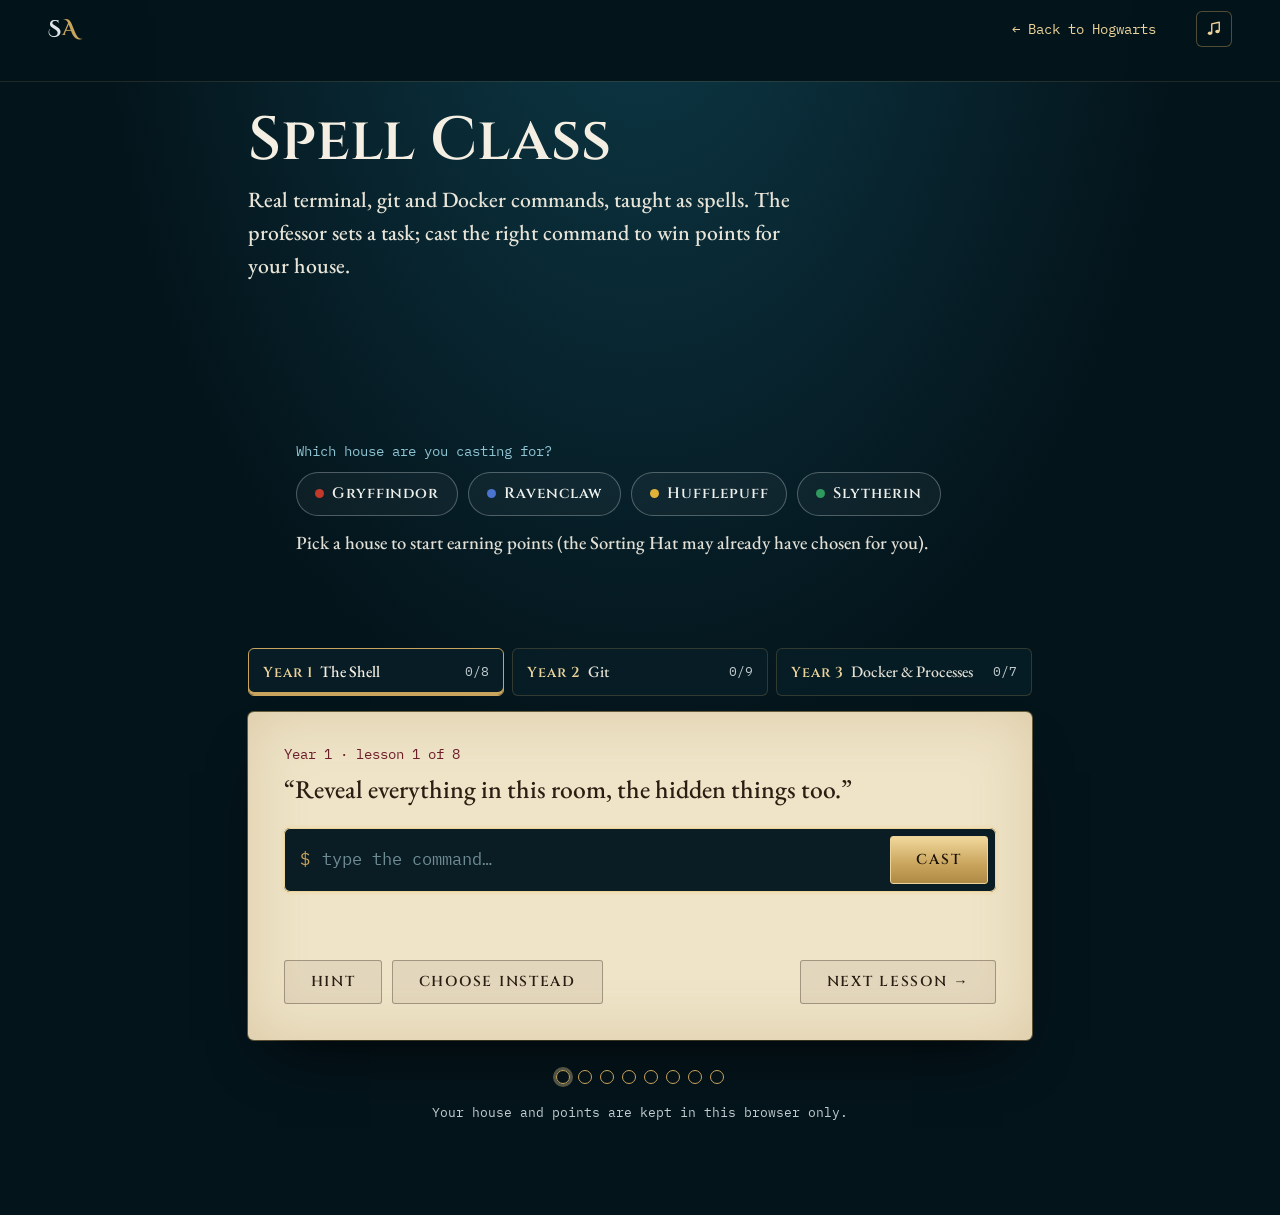
==== commit 5fc9f57a: "Castle music: a quiet 2-minute loop of P that opens slow and builds, gapless via Web Audio, fetched " ====
--- a/spell-class.html
+++ b/spell-class.html
@@ -11,12 +11,13 @@
 <link rel="preconnect" href="https://fonts.gstatic.com" crossorigin>
 <link rel="preload" as="style" href="https://fonts.googleapis.com/css2?family=Cinzel+Decorative:wght@700&family=Cinzel:wght@400;500;600&family=EB+Garamond:ital,wght@0,400;0,500;0,600;1,400;1,500&family=IM+Fell+English:ital@0;1&family=IBM+Plex+Mono:wght@400&display=swap" onload="this.onload=null;this.rel='stylesheet'">
 <noscript><link rel="stylesheet" href="https://fonts.googleapis.com/css2?family=Cinzel+Decorative:wght@700&family=Cinzel:wght@400;500;600&family=EB+Garamond:ital,wght@0,400;0,500;0,600;1,400;1,500&family=IM+Fell+English:ital@0;1&family=IBM+Plex+Mono:wght@400&display=swap"></noscript>
-<link rel="stylesheet" href="styles.css?v=20261104h">
+<link rel="stylesheet" href="styles.css?v=20261106a">
 </head>
 <body class="sc-page">
 <header class="topbar scrolled">
   <a class="mono" href="./" aria-label="Saksham Agrawal, back to the portfolio">S<span>A</span></a>
   <a class="sc-back" href="./#spellbook">← Back to Hogwarts</a>
+  <button class="music-btn" type="button" data-music aria-pressed="false" aria-label="Music" title="Music (M)"><svg class="note" viewBox="0 0 24 24" aria-hidden="true"><path d="M9 17.5V5.2l10-2.2v11.8" fill="none" stroke="currentColor" stroke-width="1.8" stroke-linejoin="round"/><ellipse cx="6.6" cy="17.6" rx="2.9" ry="2.3" fill="currentColor"/><ellipse cx="16.6" cy="15.2" rx="2.9" ry="2.3" fill="currentColor"/></svg><span class="eq" aria-hidden="true"><i></i><i></i><i></i><i></i></span></button>
 </header>
 
 <main class="sc" id="main">
@@ -60,6 +61,9 @@
   <p class="sc-note">Your house and points are kept in this browser only.</p>
 </main>
 
-<script src="spell-class.js?v=20261104h" defer></script>
+<script src="music.js?v=20261106b" defer></script>
+<script src="spell-class.js?v=20261106a" defer></script>
+<!-- anonymous click analytics, my own CausalFunnel project (only on the live hosts; localhost sends nothing) -->
+<script src="https://causalfunnel-analytics.netlify.app/tracker.js" data-hosts="devsaksham.github.io,sakshamagrawal.me,www.sakshamagrawal.me" data-strip-query defer></script>
 </body>
 </html>
--- a/styles.css
+++ b/styles.css
@@ -109,6 +109,8 @@
 #owl-post { --tint: radial-gradient(ellipse 60% 70% at 20% 50%, rgba(150,210,255,.06), transparent 70%); }
 /* nothing animates in a section that is off screen (rain, cues, card pieces, the owl's blink...) */
 main > section:not(.onscreen), main > section:not(.onscreen) *, main > section:not(.onscreen) *::before, main > section:not(.onscreen) *::after { animation-play-state: paused !important; }
+/* ...except an open Daily Prophet, which can live inside a card */
+main > section dialog[open], main > section dialog[open] * { animation-play-state: running !important; }
 
 /* ===== Top bar ===== */
 .topbar {
@@ -343,6 +345,26 @@
 .artefact .primary { position: relative; z-index: 1; padding: 8px 0; font: 600 .8rem/1 var(--display); letter-spacing: .14em; text-transform: uppercase; color: var(--gold-hi); text-decoration: none; border-bottom: 1px solid var(--gold); }
 .artefact .primary:hover { color: #fff; }
 
+/* CausalFunnel: a click heatmap */
+.heat { position: relative; display: grid; grid-template-columns: repeat(14, 1fr); gap: 6px 5px; align-content: center; }
+.heat i { aspect-ratio: 1; border-radius: 50%; background: var(--gold-hi); }
+.heat i.hot { box-shadow: 0 0 8px rgba(255,190,90,.9); background: #ffd27f; }
+.heat b { position: absolute; width: 12px; height: 12px; margin: -6px 0 0 -6px; border-radius: 50%; border: 1px solid #fff2cf; animation: ripple 2.4s ease-out infinite; }
+@keyframes ripple { from { transform: scale(.4); opacity: 1; } to { transform: scale(3.2); opacity: 0; } }
+.heat span, .bars span { position: absolute; right: 0; bottom: -16px; font: .62rem/1 var(--mono); color: var(--stone); letter-spacing: .06em; }
+/* DealerOS: monthly demand bars, the festive month, next month's forecast */
+.bars { position: relative; display: flex; align-items: flex-end; gap: 5px; }
+.bars i { flex: 1; border-radius: 2px 2px 0 0; background: linear-gradient(rgba(236,211,154,.7), rgba(201,164,92,.25)); transform-origin: 50% 100%; transition: transform .5s ease; }
+.bars i.fest { background: linear-gradient(#ffd27f, #c9a45c); box-shadow: 0 0 10px rgba(255,190,90,.5); }
+.bars i.fc { background: none; border: 1px dashed var(--gold-hi); border-bottom: 0; }
+.artefact:hover .bars i, .artefact:focus-within .bars i { transform: scaleY(1.06); }
+/* this portfolio: the castle, two windows twinkling */
+.minic { width: 100%; }
+.minic use { fill: rgba(201,164,92,.55); }
+.minic .tw { fill: #ffd27f; animation: twinkle-win 2.8s ease-in-out infinite; }
+.minic .t2 { animation-delay: -1.4s; }
+@keyframes twinkle-win { 50% { opacity: .25; } }
+
 /* Dossiers */
 dialog { padding: 0; border: 0; }
 dialog::backdrop { background: rgba(2,10,14,.78); }
@@ -626,7 +648,7 @@
   .post-actions .btn { flex: 1 1 100%; }
 }
 
-/* ===== Footer: closing scene, a small castle on a full-width horizon, house banners ===== */
+/* ===== Footer: closing scene, a small castle on a full-width horizon, the classic columns ===== */
 .foot { position: relative; z-index: 1; overflow: hidden; color: var(--stone); background: linear-gradient(180deg, transparent, #061d26 22%, #04141b 70%); }
 .foot-sky { position: absolute; inset: 0 0 auto; height: 70%; pointer-events: none; }
 .foot-sky .stars { position: absolute; inset: 0; opacity: .8;
@@ -659,35 +681,8 @@
 .foot.onscreen .foot-castle .win.f { animation: window-glow 5s ease-in-out infinite alternate; }
 @keyframes window-glow { to { opacity: .35; } }
 .foot-ground { position: relative; background: #03131a; padding: 8px var(--gutter) 30px; }
-.foot .v { display: none; }
-.foot[data-footer="banners"] .v-banners { display: grid; }
-.foot[data-footer="classic"] .v-classic { display: grid; }
-
-/* house banners: hanging cloth, swallow-tailed, swaying a little */
-.v-banners { max-width: 1080px; margin: 0 auto; grid-template-columns: repeat(4, minmax(0, 1fr)); gap: clamp(14px, 2.4vw, 30px); padding: 6px 0 34px; }
-.hbanner { position: relative; transform-origin: 50% 0; }
-.foot.onscreen .hbanner { animation: sway 5s ease-in-out infinite alternate; }
-.hbanner:nth-child(2) { animation-delay: -1.3s; } .hbanner:nth-child(3) { animation-delay: -2.6s; } .hbanner:nth-child(4) { animation-delay: -3.9s; }
-@keyframes sway { from { rotate: -.8deg; } to { rotate: .8deg; } }
-.hb-rod { display: block; position: relative; height: 10px; margin: 0 -10px; border-radius: 5px; background: linear-gradient(#e9cf8d, #8a6a30); box-shadow: 0 4px 8px rgba(0,0,0,.5); z-index: 1; }
-.hb-rod::before, .hb-rod::after { content: ""; position: absolute; top: -4px; width: 18px; height: 18px; border-radius: 50%; background: radial-gradient(circle at 40% 35%, #fff1c4, #b8913f 60%, #6b4f20); }
-.hb-rod::before { left: -10px; } .hb-rod::after { right: -10px; }
-.hb-cloth { --a: #7a1f1a; --b: #a3322a; --t: #d9a431; --ink: #fff4dc;
-  margin: -2px 6px 0; padding: 22px 18px 58px; text-align: center; color: var(--ink);
-  background: linear-gradient(90deg, rgba(0,0,0,.22), transparent 18%, transparent 82%, rgba(0,0,0,.22)), linear-gradient(180deg, var(--b), var(--a));
-  box-shadow: inset 0 0 0 3px var(--t), inset 0 0 0 6px rgba(0,0,0,.18), 0 18px 30px -12px rgba(0,0,0,.8);
-  clip-path: polygon(0 0, 100% 0, 100% 100%, 50% calc(100% - 34px), 0 100%); }
-.hb-house { margin: 0 0 6px; font: .78rem/1 var(--mono); letter-spacing: .14em; text-transform: uppercase; color: var(--t); }
-.hb-cloth h2 { margin: 0 0 14px; padding-bottom: 12px; border-bottom: 1px solid color-mix(in srgb, var(--t) 60%, transparent); font: 600 1.2rem/1.2 var(--display); letter-spacing: .04em; color: var(--ink); }
-.hb-cloth li + li { margin-top: 2px; }
-.hb-cloth a { display: inline-flex; align-items: center; min-height: 40px; padding: 0 6px; color: var(--ink); text-decoration: none; font-size: 1.08rem; border-bottom: 1px solid transparent; transition: border-color .2s; }
-.hb-cloth a:hover, .hb-cloth a:focus-visible { border-bottom-color: var(--t); }
-.hbanner.ravenclaw .hb-cloth { --a: #1a2f63; --b: #2b4a92; --t: #b08a5a; }
-.hbanner.hufflepuff .hb-cloth { --a: #c99a1e; --b: #e8bd3c; --t: #2a2118; --ink: #1d1408; }
-.hbanner.slytherin .hb-cloth { --a: #123f28; --b: #1f6b40; --t: #c7cfd3; }
-
-/* classic: the earlier three columns */
-.v-classic { max-width: 1080px; margin: 0 auto; grid-template-columns: 1.4fr 1fr 1fr; gap: 40px; padding: 20px 0 30px; }
+/* the classic three columns */
+.v-classic { display: grid; max-width: 1080px; margin: 0 auto; grid-template-columns: 1.4fr 1fr 1fr; gap: 40px; padding: 20px 0 30px; }
 .foot-brand .mono { display: inline-block; margin-bottom: 14px; }
 .foot-name { margin: 0; font: 500 1.35rem/1.2 var(--display); color: #f4efe2; letter-spacing: .04em; }
 .foot-role { margin: 4px 0 14px; font: .9rem/1.4 var(--mono); color: var(--gold-hi); }
@@ -706,7 +701,6 @@
 .foot-toggle { width: 32px; height: 32px; padding: 0; border: 0; border-radius: 50%; cursor: pointer; background: none; color: var(--stone); opacity: .35; font-size: .9rem; transition: opacity .2s, color .2s; }
 .foot-toggle:hover, .foot-toggle:focus-visible { opacity: 1; color: var(--gold-hi); }
 
-@media (max-width: 860px) { .v-banners { grid-template-columns: repeat(2, minmax(0, 1fr)); row-gap: 26px; } }
 @media (max-width: 760px) {
   .foot-moon { width: 60px; height: 60px; top: 50px; right: 8%; }
   .v-classic { grid-template-columns: 1fr 1fr; gap: 28px 20px; }
@@ -838,6 +832,21 @@
   .rain { display: none; }
   .js .rv { opacity: 1; transform: none; }
   }
+
+/* ===== Static copies (scripting: none): the CausalFunnel heatmap snapshot keeps html.js but runs no JS, so show every reveal finished ===== */
+@media (scripting: none) {
+  .hero { min-height: var(--vh, 100svh); } /* --vh: the visitor's real screen height, set by main.js */
+  .hero-copy { padding-top: clamp(110px, calc(var(--vh, 100vh) * .2), 200px); }
+  .js .rv { opacity: 1; transform: none; }
+  .js .kicker[data-cmd] .out { opacity: 1; }
+  .js .scroll:not(.in) .scroll-body { clip-path: none; }
+  .js .scroll:not(.in) .rod:last-child { transform: none; }
+  .js .envelope:not(.open) .env-flap { transform: rotateX(180deg); z-index: 0; }
+  .js .envelope:not(.open) .env .letter { transform: none; }
+  .js .envelope:not(.open) .env-seal i { opacity: 0; }
+  .js .ledger-chart .line { stroke-dashoffset: 0; }
+  .orb .bars span::after { width: var(--v); }
+}
 
 /* ===== Spell Class (spell-class.html) and its teaser in the Spellbook ===== */
 .sc-teaser { display: block; max-width: 1180px; margin: 22px auto 0; padding: 22px 26px; border-radius: 6px; text-decoration: none; color: var(--text);
@@ -902,3 +911,88 @@
 .sc-progress .now button { box-shadow: 0 0 0 3px rgba(236,211,154,.35); }
 .sc-note { text-align: center; font: .84rem/1.4 var(--mono); color: var(--stone); }
 @media (max-width: 560px) { .sc-tools [data-act="next"] { margin-left: 0; } .sc-term .btn { padding: 10px 14px; } }
+
+/* ===== Castle music: the button in the top bar (four little bars that sway while it plays) ===== */
+.music-btn { position: relative; display: inline-grid; place-items: center; width: 36px; height: 36px; padding: 0; border-radius: 6px; cursor: pointer;
+  border: 1px solid rgba(201,164,92,.4); background: rgba(4,20,27,.6); transition: border-color .3s, box-shadow .3s; }
+.music-btn:hover, .music-btn:focus-visible { border-color: var(--gold-hi); }
+.topbar .music-btn { order: 4; margin-left: .5rem; }
+.sc-page .topbar .music-btn { margin-left: 1rem; }
+@media (max-width: 860px) { .topbar .music-btn { order: 0; margin-left: 0; } }
+/* paused: a music note, so it reads as a music button at a glance; playing: the swaying bars */
+.music-btn .note, .music-btn .eq { grid-area: 1 / 1; transition: opacity .35s ease, transform .35s ease; }
+.music-btn .note { width: 18px; height: 18px; color: var(--gold-hi); }
+.music-btn[aria-pressed="true"] .note { opacity: 0; transform: scale(.6); }
+.music-btn[aria-pressed="false"] .eq { opacity: 0; transform: scale(.6); }
+.eq { display: flex; align-items: flex-end; gap: 3px; height: 14px; }
+.eq i { width: 2px; height: 100%; border-radius: 1px; background: var(--gold-hi); opacity: .55; transform-origin: 50% 100%; transform: scaleY(.22); transition: transform .5s ease, opacity .5s; }
+.music-btn[aria-pressed="true"] .eq i { opacity: 1; animation: eq 1.2s ease-in-out infinite alternate; }
+.music-btn[aria-pressed="true"] .eq i:nth-child(2) { animation-duration: .9s; animation-delay: -.4s; }
+.music-btn[aria-pressed="true"] .eq i:nth-child(3) { animation-duration: 1.4s; animation-delay: -.8s; }
+.music-btn[aria-pressed="true"] .eq i:nth-child(4) { animation-duration: 1s; animation-delay: -.2s; }
+.music-btn.waiting .eq i { animation-play-state: paused; } /* on, but waiting for the file or for a tap */
+.music-btn[aria-pressed="true"] { box-shadow: 0 0 14px rgba(241,215,154,.25); }
+@keyframes eq { from { transform: scaleY(.25); } to { transform: scaleY(1); } }
+/* the one-time note in the open way in */
+.music-nudge { position: absolute; top: calc(100% + 10px); right: -6px; padding: 8px 12px; border-radius: 6px; white-space: nowrap; pointer-events: none;
+  font: italic 1rem/1 var(--fell); color: var(--gold-hi); background: rgba(4,20,27,.92); border: 1px solid rgba(201,164,92,.45); box-shadow: 0 10px 30px rgba(0,0,0,.5);
+  opacity: 0; transform: translateY(-4px); transition: opacity .6s ease, transform .6s ease; }
+.music-nudge::before { content: ""; position: absolute; top: -5px; right: 18px; width: 8px; height: 8px; rotate: 45deg; background: inherit; border: inherit; border-width: 1px 0 0 1px; }
+.music-nudge.show { opacity: 1; transform: none; }
+.music-btn:has(.music-nudge.show) { border-color: var(--gold-hi); }
+
+/* ===== Entrance screen (the gate way in) ===== */
+.gate { display: none; }
+html.gated { overflow: hidden; }
+html.gated .gate { position: fixed; inset: 0; z-index: 100; display: grid; place-items: center; padding: var(--gutter); text-align: center;
+  background: radial-gradient(ellipse at 50% 38%, #0b3442, #04141b 62%, #020b10); }
+.gate-sky { position: absolute; inset: 0; pointer-events: none; }
+.gate-sky .stars { inset: 0; }
+.gate-sky .s2 { background-position: 200px 120px; opacity: .3; animation-delay: -3s; }
+.gate-card { position: relative; display: grid; justify-items: center; }
+.gate-kicker { margin: 0 0 12px; font: .9rem/1 var(--mono); letter-spacing: .06em; color: #8fc3d2; animation: copy-in 1s ease-out .2s both; }
+.gate-title { margin: 0 0 34px; font: 400 clamp(2.4rem, 7vw, 4.4rem)/1 "Harry P", var(--display); letter-spacing: .02em; color: transparent;
+  background: linear-gradient(180deg, #ffffff 0%, #e6edf0 30%, #9fb0b8 48%, #5d6f78 52%, #c9d4d9 66%, #f4f7f8 82%, #a9b8bf 100%); -webkit-background-clip: text; background-clip: text;
+  filter: drop-shadow(0 2px 0 rgba(10,20,26,.9)) drop-shadow(0 0 24px rgba(var(--glow), .3)); animation: copy-in 1.2s ease-out .35s both; }
+.gate-seal { position: relative; width: 112px; height: 112px; padding: 0; border: 0; border-radius: 50%; cursor: pointer; background: none; filter: drop-shadow(0 10px 14px rgba(0,0,0,.55)); animation: copy-in 1s ease-out .6s both; }
+.gate-seal::before { content: ""; position: absolute; inset: -18px; border-radius: 50%; background: radial-gradient(circle, rgba(241,215,154,.28), transparent 68%); animation: seal-breathe 3.2s ease-in-out infinite alternate; }
+@keyframes seal-breathe { from { opacity: .35; transform: scale(.92); } to { opacity: 1; transform: scale(1.05); } }
+.gate-seal i { position: absolute; inset: 0; border-radius: 50%; display: grid; place-items: center; font: 700 1.7rem/1 var(--deco); font-style: normal; color: #f0c9b0;
+  background: radial-gradient(circle at 40% 35%, #b43a4b, #7a1b29 60%, #4f0f1a); box-shadow: inset 0 0 0 8px rgba(0,0,0,.18), inset 0 0 0 9px rgba(240,201,176,.12);
+  transition: transform .7s cubic-bezier(.3,.6,.2,1), opacity .6s ease .2s; }
+.gate-seal i:first-child { clip-path: polygon(0 0, 52% 0, 46% 50%, 54% 100%, 0 100%); }
+.gate-seal i:last-child { clip-path: polygon(52% 0, 100% 0, 100% 100%, 54% 100%, 46% 50%); }
+.gate-seal:hover i, .gate-seal:focus-visible i { transform: scale(1.04); }
+.gate-seal:focus-visible { outline: 2px solid var(--gold-hi); outline-offset: 10px; }
+.gate-hint { margin: 22px 0 6px; font: italic 1.15rem/1.3 var(--fell); color: var(--gold-hi); animation: copy-in 1s ease-out .8s both; }
+.gate-quiet { min-height: 44px; padding: 0 12px; border: 0; cursor: pointer; background: none; font: 1rem/1 var(--body); color: var(--text-soft);
+  text-decoration: underline; text-underline-offset: 4px; text-decoration-color: rgba(201,164,92,.4); animation: copy-in 1s ease-out .95s both; }
+.gate-quiet:hover, .gate-quiet:focus-visible { color: #f4efe2; }
+/* leaving: the seal splits, the card drifts towards you and the night lifts */
+.gate.leaving { pointer-events: none; animation: gate-out .9s cubic-bezier(.6,0,.3,1) .25s forwards; }
+.gate.leaving .gate-card { animation: gate-card-out 1s cubic-bezier(.5,0,.3,1) .15s forwards; }
+.gate.broken .gate-seal i:first-child { transform: translate(-26px, 10px) rotate(-28deg); opacity: 0; }
+.gate.broken .gate-seal i:last-child { transform: translate(26px, 10px) rotate(28deg); opacity: 0; }
+@keyframes gate-out { to { opacity: 0; } }
+@keyframes gate-card-out { to { opacity: 0; transform: scale(1.08); } }
+
+/* ===== Spell Class over the castle ===== */
+.sc-overlay { position: fixed; inset: 0; width: 100%; height: 100%; max-width: none; max-height: none; margin: 0; padding: 0; border: 0; background: #04141b; }
+.sc-overlay::backdrop { background: transparent; }
+.sc-overlay[open] { animation: sc-in .4s cubic-bezier(.2,.7,.2,1) both; }
+.sc-overlay.leaving { animation: sc-out .28s ease-in both; }
+@keyframes sc-in { from { opacity: 0; transform: translateY(14px); } }
+@keyframes sc-out { to { opacity: 0; transform: translateY(10px); } }
+.sc-overlay iframe { display: block; width: 100%; height: 100%; border: 0; }
+html.sc-open { overflow: hidden; }
+html.sc-open body > :not(.sc-overlay) { visibility: hidden; }
+
+/* page to page (where supported): a soft cross-fade instead of a blank flash */
+@view-transition { navigation: auto; }
+
+@media (prefers-reduced-motion: reduce) {
+  .gate *, .gate.leaving, .gate-seal::before { animation: none !important; }
+}
+@media (scripting: none) { html.gated { overflow: auto; } html.gated .gate { display: none; } }
+.topbar:has(.music-nudge.show) { z-index: 52; } /* the note sits above the footsteps label */
+@media (max-width: 860px) { .music-nudge { right: 50%%; translate: 50%% 0; } .music-nudge::before { right: calc(50%% - 4px); } }
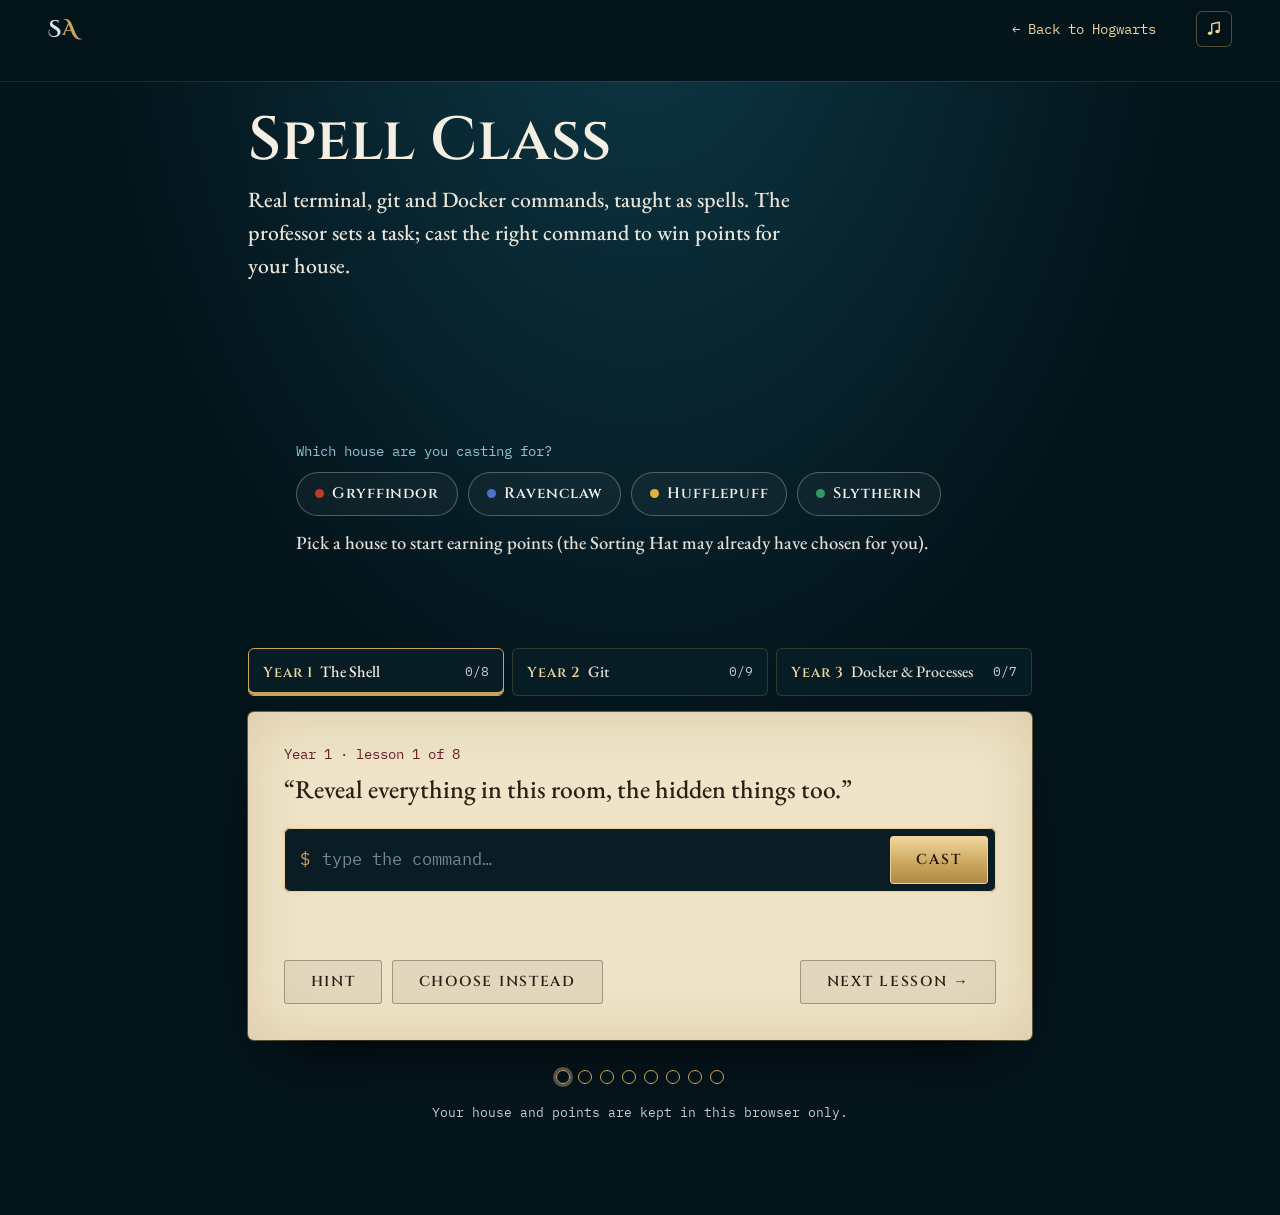
==== commit cbd1c989: "Portfolius: renamed from hogwarts-portfolio; SEO (self canonical instead of the old domain, Open Gra" ====
--- a/spell-class.html
+++ b/spell-class.html
@@ -6,6 +6,14 @@
 <title>Spell Class · Saksham Agrawal</title>
 <meta name="description" content="Learn real terminal, git and Docker commands as spells. Cast them right to win points for your house.">
 <meta name="theme-color" content="#04141b">
+<link rel="canonical" href="https://devsaksham.github.io/portfolius/spell-class">
+<meta property="og:type" content="website">
+<meta property="og:site_name" content="Portfolius">
+<meta property="og:url" content="https://devsaksham.github.io/portfolius/spell-class">
+<meta property="og:title" content="Spell Class · learn terminal, git and Docker as spells">
+<meta property="og:description" content="Real terminal, git and Docker commands, taught as spells. Cast them right to win points for your house.">
+<meta property="og:image" content="https://devsaksham.github.io/portfolius/assets/share.jpg">
+<meta name="twitter:card" content="summary_large_image">
 <link rel="icon" href="data:image/svg+xml,%3Csvg xmlns='http://www.w3.org/2000/svg' viewBox='0 0 64 64'%3E%3Crect width='64' height='64' rx='14' fill='%2304141b'/%3E%3Cpath d='M18 50 46 14' stroke='%236a4426' stroke-width='5' stroke-linecap='round'/%3E%3Ccircle cx='47' cy='13' r='5' fill='%23bfe8ff'/%3E%3C/svg%3E">
 <link rel="preconnect" href="https://fonts.googleapis.com">
 <link rel="preconnect" href="https://fonts.gstatic.com" crossorigin>
@@ -61,6 +69,7 @@
   <p class="sc-note">Your house and points are kept in this browser only.</p>
 </main>
 
+<script src="analytics.js?v=20261106a" defer></script>
 <script src="music.js?v=20261106b" defer></script>
 <script src="spell-class.js?v=20261106a" defer></script>
 <!-- anonymous click analytics, my own CausalFunnel project (only on the live hosts; localhost sends nothing) -->
